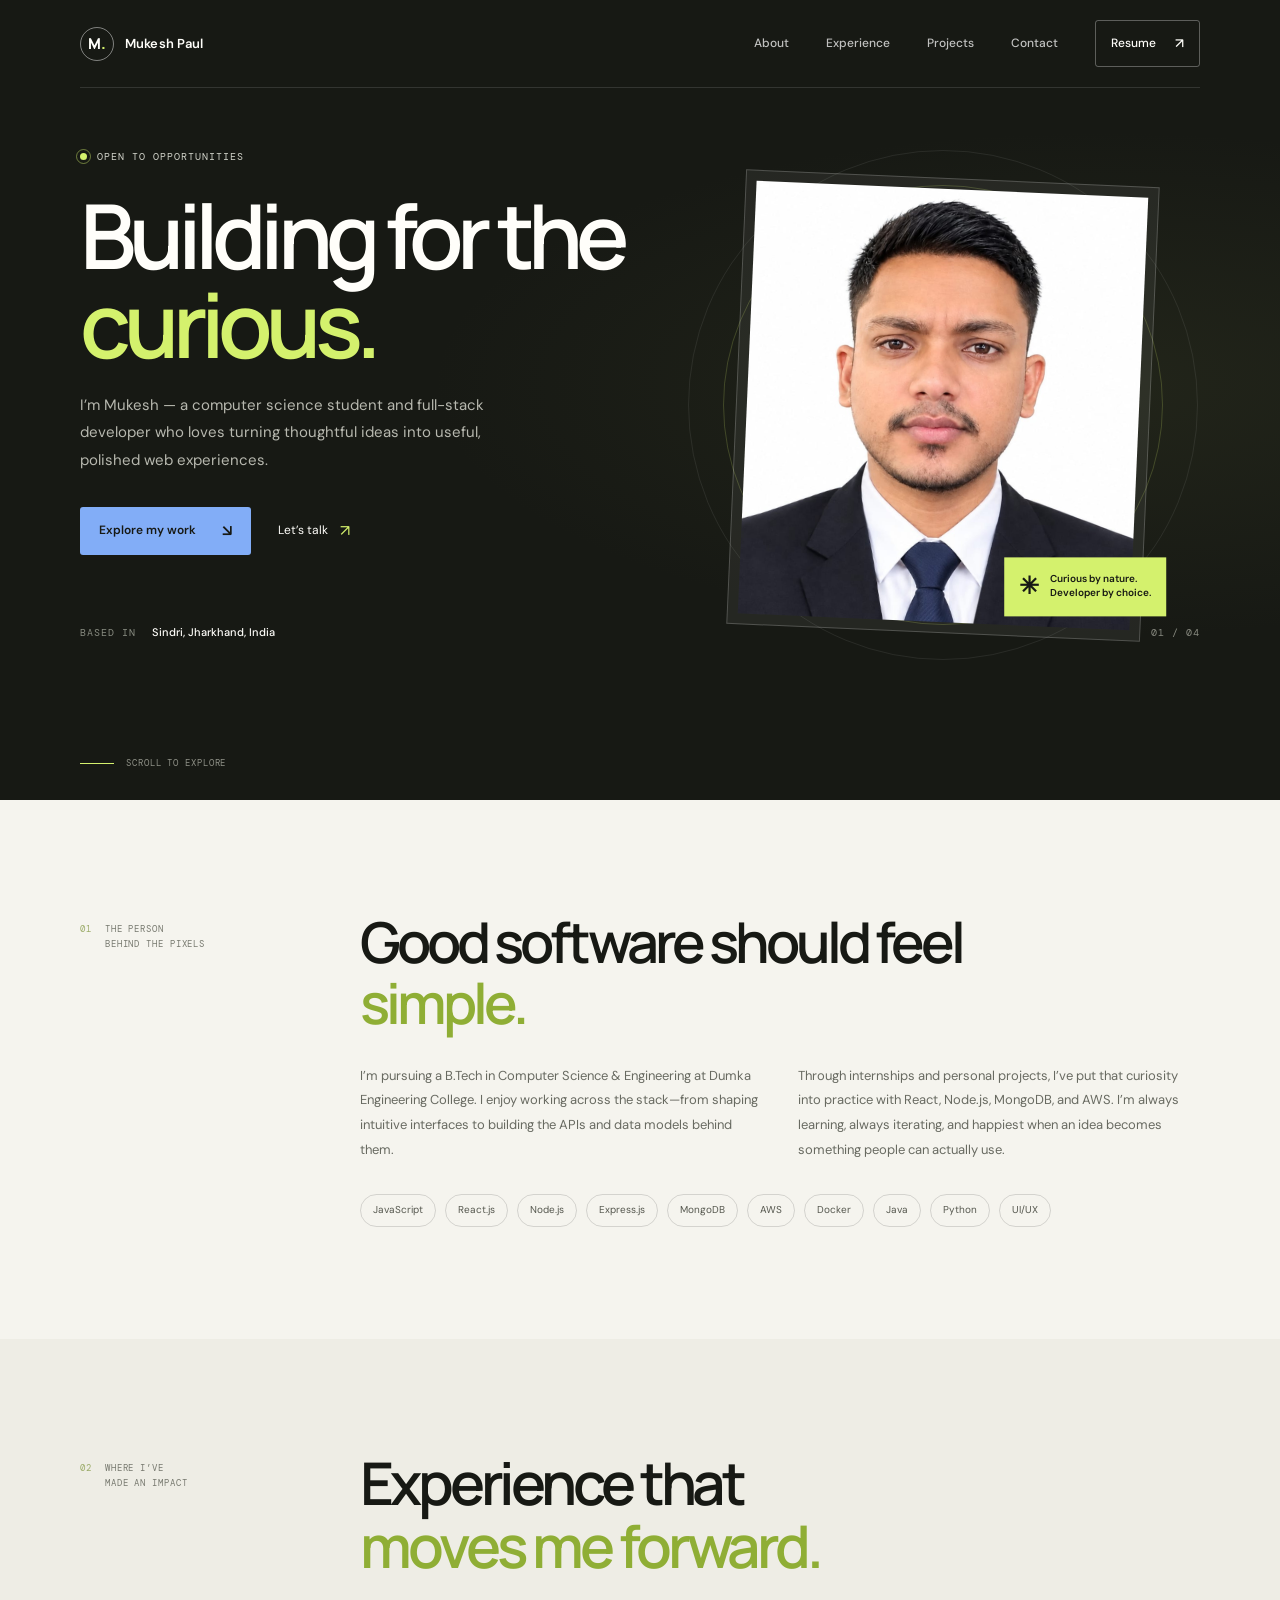
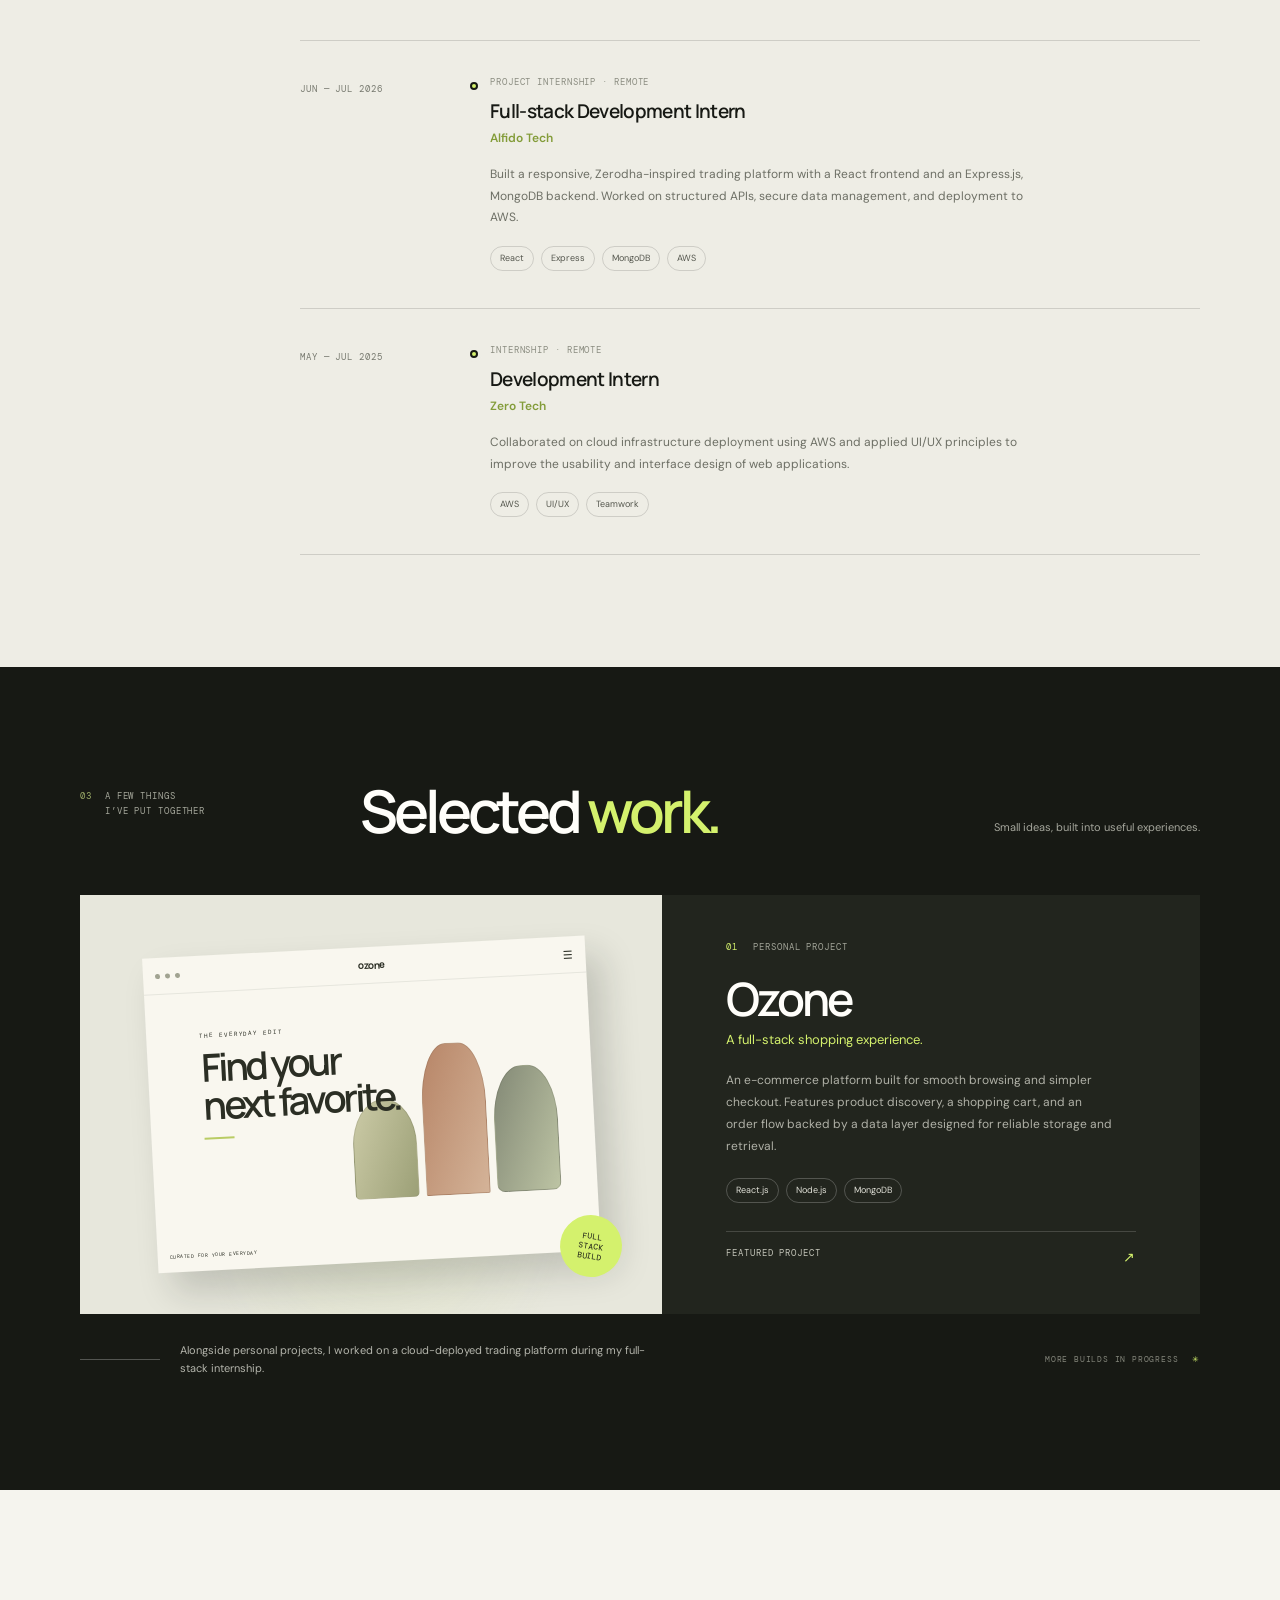
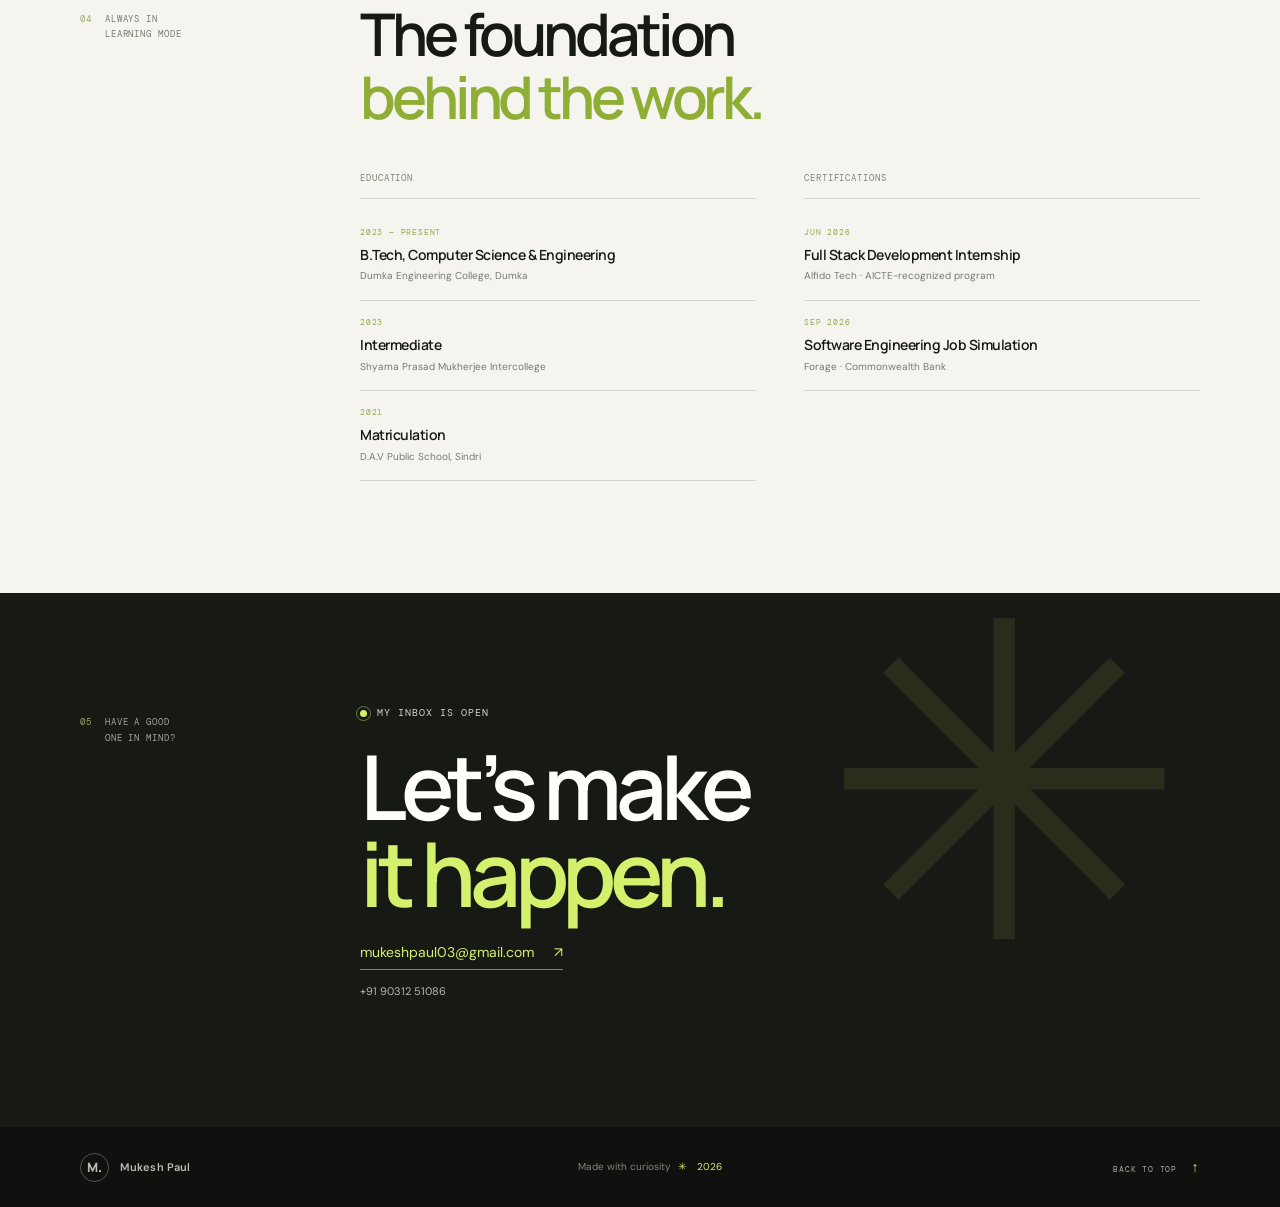
==== index.html @ ce27374f "Build responsive Mukesh Paul portfolio Co-authored-by: Copilot App <223556219+Copilot@users.noreply." ====
<!doctype html>
<html lang="en">
  <head>
    <meta charset="UTF-8">
    <meta name="viewport" content="width=device-width, initial-scale=1">
    <meta name="theme-color" content="#151713">
    <meta
      name="description"
      content="Mukesh Paul is a computer science student and full-stack developer building thoughtful web experiences with React, Node.js, and MongoDB."
    >
    <title>Mukesh Paul — Full-stack developer</title>
    <link rel="preconnect" href="https://fonts.googleapis.com">
    <link rel="preconnect" href="https://fonts.gstatic.com" crossorigin>
    <link
      href="https://fonts.googleapis.com/css2?family=DM+Mono:wght@400;500&family=DM+Sans:wght@400;500;600;700&family=Manrope:wght@400;500;600;700;800&display=swap"
      rel="stylesheet"
    >
    <link rel="stylesheet" href="styles.css">
    <script src="script.js" defer></script>
  </head>
  <body>
    <a class="skip-link" href="#main">Skip to content</a>

    <header class="site-header">
      <div class="container header-inner">
        <a class="wordmark" href="#home" aria-label="Mukesh Paul home">
          <span class="wordmark-mark">M<span>.</span></span>
          <span class="wordmark-name">Mukesh Paul</span>
        </a>

        <button
          class="menu-toggle"
          type="button"
          aria-expanded="false"
          aria-controls="site-nav"
          aria-label="Open navigation menu"
        >
          <span></span>
          <span></span>
        </button>

        <nav class="site-nav" id="site-nav" aria-label="Main navigation">
          <a href="#about">About</a>
          <a href="#experience">Experience</a>
          <a href="#projects">Projects</a>
          <a href="#contact">Contact</a>
          <a
            class="nav-cta"
            href="assets/Mukesh-Paul-Resume.pdf"
            target="_blank"
            rel="noopener"
            aria-label="View Mukesh Paul's resume in a new tab"
          >
            Resume <span aria-hidden="true">↗</span>
          </a>
        </nav>
      </div>
    </header>

    <main id="main">
      <section class="hero" id="home" aria-labelledby="hero-title">
        <div class="container hero-grid">
          <div class="hero-copy">
            <p class="eyebrow"><span class="status-dot"></span> OPEN TO OPPORTUNITIES</p>
            <h1 id="hero-title">Building for the <span>curious.</span></h1>
            <p class="hero-intro">
              I’m Mukesh — a computer science student and full-stack developer who
              loves turning thoughtful ideas into useful, polished web experiences.
            </p>
            <div class="hero-actions">
              <a class="button button-primary" href="#projects">
                Explore my work <span aria-hidden="true">↘</span>
              </a>
              <a class="text-link" href="mailto:mukeshpaul03@gmail.com">
                Let’s talk <span aria-hidden="true">↗</span>
              </a>
            </div>
            <div class="hero-meta">
              <span>BASED IN</span>
              <strong>Sindri, Jharkhand, India</strong>
            </div>
          </div>

          <div class="hero-visual">
            <div class="portrait-frame">
              <img
                class="portrait"
                src="assets/mukesh-paul.jpg"
                alt="Portrait of Mukesh Paul"
                width="1450"
                height="1084"
                fetchpriority="high"
              >
              <div class="portrait-caption">
                <span class="caption-mark" aria-hidden="true">✳</span>
                <span>Curious by nature.<br>Developer by choice.</span>
              </div>
            </div>
            <span class="hero-orbit hero-orbit-one" aria-hidden="true"></span>
            <span class="hero-orbit hero-orbit-two" aria-hidden="true"></span>
            <span class="hero-index" aria-hidden="true">01 / 04</span>
          </div>
        </div>
        <a class="scroll-cue" href="#about">
          <span class="scroll-line" aria-hidden="true"></span>
          SCROLL TO EXPLORE
        </a>
      </section>

      <section class="intro-section section-pad" id="about" aria-labelledby="about-title">
        <div class="container intro-grid">
          <div class="section-label">
            <span class="section-number">01</span>
            <span>THE PERSON<br>BEHIND THE PIXELS</span>
          </div>
          <div class="intro-content">
            <h2 id="about-title">
              Good software should feel <span>simple.</span>
            </h2>
            <div class="intro-bottom">
              <p>
                I’m pursuing a B.Tech in Computer Science &amp; Engineering at Dumka
                Engineering College. I enjoy working across the stack—from shaping
                intuitive interfaces to building the APIs and data models behind them.
              </p>
              <p>
                Through internships and personal projects, I’ve put that curiosity
                into practice with React, Node.js, MongoDB, and AWS. I’m always
                learning, always iterating, and happiest when an idea becomes
                something people can actually use.
              </p>
            </div>
            <div class="skill-list" aria-label="Technologies and skills">
              <span>JavaScript</span>
              <span>React.js</span>
              <span>Node.js</span>
              <span>Express.js</span>
              <span>MongoDB</span>
              <span>AWS</span>
              <span>Docker</span>
              <span>Java</span>
              <span>Python</span>
              <span>UI/UX</span>
            </div>
          </div>
        </div>
      </section>

      <section class="experience-section section-pad" id="experience" aria-labelledby="experience-title">
        <div class="container">
          <div class="section-heading">
            <div class="section-label">
              <span class="section-number">02</span>
              <span>WHERE I’VE<br>MADE AN IMPACT</span>
            </div>
            <h2 id="experience-title">Experience that<br><span>moves me forward.</span></h2>
          </div>

          <div class="timeline">
            <article class="timeline-item">
              <div class="timeline-date">JUN — JUL 2026</div>
              <div class="timeline-marker" aria-hidden="true"></div>
              <div class="timeline-content">
                <p class="timeline-type">PROJECT INTERNSHIP · REMOTE</p>
                <h3>Full-stack Development Intern</h3>
                <p class="timeline-company">Alfido Tech</p>
                <p>
                  Built a responsive, Zerodha-inspired trading platform with a
                  React frontend and an Express.js, MongoDB backend. Worked on
                  structured APIs, secure data management, and deployment to AWS.
                </p>
                <div class="mini-tags"><span>React</span><span>Express</span><span>MongoDB</span><span>AWS</span></div>
              </div>
            </article>

            <article class="timeline-item">
              <div class="timeline-date">MAY — JUL 2025</div>
              <div class="timeline-marker" aria-hidden="true"></div>
              <div class="timeline-content">
                <p class="timeline-type">INTERNSHIP · REMOTE</p>
                <h3>Development Intern</h3>
                <p class="timeline-company">Zero Tech</p>
                <p>
                  Collaborated on cloud infrastructure deployment using AWS and
                  applied UI/UX principles to improve the usability and interface
                  design of web applications.
                </p>
                <div class="mini-tags"><span>AWS</span><span>UI/UX</span><span>Teamwork</span></div>
              </div>
            </article>
          </div>
        </div>
      </section>

      <section class="projects-section section-pad" id="projects" aria-labelledby="projects-title">
        <div class="container">
          <div class="section-heading projects-heading">
            <div class="section-label">
              <span class="section-number">03</span>
              <span>A FEW THINGS<br>I’VE PUT TOGETHER</span>
            </div>
            <div>
              <h2 id="projects-title">Selected <span>work.</span></h2>
              <p class="heading-note">Small ideas, built into useful experiences.</p>
            </div>
          </div>

          <article class="project-card">
            <div class="project-art" aria-hidden="true">
              <div class="store-window">
                <div class="store-topbar"><span></span><span></span><span></span><b>ozone</b><i>☰</i></div>
                <div class="store-copy">
                  <span>THE EVERYDAY EDIT</span>
                  <strong>Find your<br>next favorite.</strong>
                  <i></i>
                </div>
                <div class="store-products">
                  <span class="product-shape product-one"></span>
                  <span class="product-shape product-two"></span>
                  <span class="product-shape product-three"></span>
                </div>
                <div class="store-footer">CURATED FOR YOUR EVERYDAY <span>→</span></div>
              </div>
              <span class="art-sticker">FULL<br>STACK<br>BUILD</span>
            </div>
            <div class="project-details">
              <div class="project-overline"><span>01</span> PERSONAL PROJECT</div>
              <h3>Ozone</h3>
              <p class="project-subtitle">A full-stack shopping experience.</p>
              <p class="project-description">
                An e-commerce platform built for smooth browsing and simpler
                checkout. Features product discovery, a shopping cart, and an
                order flow backed by a data layer designed for reliable storage
                and retrieval.
              </p>
              <div class="mini-tags"><span>React.js</span><span>Node.js</span><span>MongoDB</span></div>
              <span class="project-link" aria-label="Ozone project details">
                FEATURED PROJECT <span aria-hidden="true">↗</span>
              </span>
            </div>
          </article>

          <div class="other-projects">
            <span class="other-projects-line"></span>
            <p>
              Alongside personal projects, I worked on a cloud-deployed trading
              platform during my full-stack internship.
            </p>
            <span class="other-projects-note">MORE BUILDS IN PROGRESS <span aria-hidden="true">✳</span></span>
          </div>
        </div>
      </section>

      <section class="learning-section section-pad" aria-labelledby="learning-title">
        <div class="container learning-grid">
          <div class="section-label">
            <span class="section-number">04</span>
            <span>ALWAYS IN<br>LEARNING MODE</span>
          </div>
          <div class="learning-content">
            <h2 id="learning-title">The foundation<br><span>behind the work.</span></h2>
            <div class="learning-columns">
              <div>
                <p class="column-label">EDUCATION</p>
                <article class="learning-item">
                  <span class="learning-date">2023 — PRESENT</span>
                  <h3>B.Tech, Computer Science &amp; Engineering</h3>
                  <p>Dumka Engineering College, Dumka</p>
                </article>
                <article class="learning-item">
                  <span class="learning-date">2023</span>
                  <h3>Intermediate</h3>
                  <p>Shyama Prasad Mukherjee Intercollege</p>
                </article>
                <article class="learning-item">
                  <span class="learning-date">2021</span>
                  <h3>Matriculation</h3>
                  <p>D.A.V Public School, Sindri</p>
                </article>
              </div>
              <div>
                <p class="column-label">CERTIFICATIONS</p>
                <article class="learning-item">
                  <span class="learning-date">JUN 2026</span>
                  <h3>Full Stack Development Internship</h3>
                  <p>Alfido Tech · AICTE-recognized program</p>
                </article>
                <article class="learning-item">
                  <span class="learning-date">SEP 2026</span>
                  <h3>Software Engineering Job Simulation</h3>
                  <p>Forage · Commonwealth Bank</p>
                </article>
              </div>
            </div>
          </div>
        </div>
      </section>

      <section class="contact-section section-pad" id="contact" aria-labelledby="contact-title">
        <div class="container contact-inner">
          <div class="section-label">
            <span class="section-number">05</span>
            <span>HAVE A GOOD<br>ONE IN MIND?</span>
          </div>
          <div class="contact-content">
            <p class="eyebrow"><span class="status-dot"></span> MY INBOX IS OPEN</p>
            <h2 id="contact-title">Let’s make<br><span>it happen.</span></h2>
            <a class="contact-email" href="mailto:mukeshpaul03@gmail.com">
              mukeshpaul03@gmail.com <span aria-hidden="true">↗</span>
            </a>
            <a class="contact-phone" href="tel:+919031251086">+91 90312 51086</a>
          </div>
          <div class="contact-spark" aria-hidden="true">✳</div>
        </div>
      </section>
    </main>

    <footer class="site-footer">
      <div class="container footer-inner">
        <a class="wordmark footer-wordmark" href="#home">
          <span class="wordmark-mark">M<span>.</span></span>
          <span class="wordmark-name">Mukesh Paul</span>
        </a>
        <p>Made with curiosity <span aria-hidden="true">✳</span> <span id="current-year"></span></p>
        <a class="back-to-top" href="#home">BACK TO TOP <span aria-hidden="true">↑</span></a>
      </div>
    </footer>
  </body>
</html>
---- styles.css ----
:root {
  color-scheme: light;
  --ink: #171914;
  --ink-soft: #24271f;
  --paper: #f5f4ee;
  --paper-deep: #eeede5;
  --white: #fffefa;
  --lime: #d4f16d;
  --lime-dark: #a9ca43;
  --blue: #82adf7;
  --blue-bright: #a0c2ff;
  --muted: #77796f;
  --line: rgba(23, 25, 20, 0.15);
  --mono: "DM Mono", "Courier New", monospace;
  --sans: "DM Sans", Arial, sans-serif;
  --display: "Manrope", "DM Sans", Arial, sans-serif;
}

* {
  box-sizing: border-box;
}

html {
  scroll-behavior: smooth;
  scroll-padding-top: 5.5rem;
}

body {
  margin: 0;
  background: var(--paper);
  color: var(--ink);
  font-family: var(--sans);
  font-size: 16px;
  line-height: 1.65;
  -webkit-font-smoothing: antialiased;
}

body,
button,
a {
  font-family: var(--sans);
}

a {
  color: inherit;
  text-decoration: none;
}

button,
a {
  -webkit-tap-highlight-color: transparent;
}

a:focus-visible,
button:focus-visible {
  outline: 2px solid var(--lime-dark);
  outline-offset: 5px;
}

::selection {
  background: var(--lime);
  color: var(--ink);
}

.container {
  width: min(1120px, calc(100% - 64px));
  margin-inline: auto;
}

.skip-link {
  position: absolute;
  z-index: 10;
  top: 12px;
  left: 12px;
  padding: 10px 14px;
  transform: translateY(-160%);
  background: var(--lime);
  color: var(--ink);
}

.skip-link:focus {
  transform: translateY(0);
}

.site-header {
  position: absolute;
  z-index: 5;
  top: 0;
  right: 0;
  left: 0;
  color: var(--white);
}

.header-inner,
.site-nav,
.wordmark {
  display: flex;
  align-items: center;
}

.header-inner {
  min-height: 88px;
  justify-content: space-between;
  border-bottom: 1px solid rgba(255, 255, 255, 0.12);
}

.wordmark {
  gap: 11px;
}

.wordmark-mark {
  display: flex;
  width: 34px;
  height: 34px;
  align-items: center;
  justify-content: center;
  border: 1px solid rgba(255, 255, 255, 0.45);
  border-radius: 50%;
  font-family: var(--display);
  font-size: 15px;
  font-weight: 800;
  line-height: 1;
}

.wordmark-mark span {
  color: var(--lime);
}

.wordmark-name {
  font-size: 13px;
  font-weight: 600;
  letter-spacing: 0.01em;
}

.site-nav {
  gap: 37px;
  font-size: 12px;
  font-weight: 500;
}

.site-nav > a:not(.nav-cta) {
  color: rgba(255, 255, 255, 0.73);
  transition: color 160ms ease;
}

.site-nav > a:not(.nav-cta):hover {
  color: var(--lime);
}

.nav-cta {
  display: inline-flex;
  align-items: center;
  gap: 19px;
  padding: 11px 15px;
  border: 1px solid rgba(255, 255, 255, 0.3);
  border-radius: 3px;
  transition: color 160ms ease, background-color 160ms ease, border-color 160ms ease;
}

.nav-cta:hover {
  border-color: var(--blue);
  background: var(--blue);
  color: var(--ink);
}

.nav-cta span {
  font-size: 14px;
}

.menu-toggle {
  display: none;
}

.hero {
  position: relative;
  display: flex;
  min-height: min(800px, 100svh);
  align-items: center;
  overflow: hidden;
  background:
    radial-gradient(ellipse at 86% 48%, rgba(77, 83, 49, 0.2), transparent 43%),
    var(--ink);
  color: var(--white);
}

.hero-grid {
  display: grid;
  grid-template-columns: 1.04fr 0.96fr;
  align-items: center;
  gap: 48px;
  padding-top: 98px;
  padding-bottom: 88px;
}

.hero-copy {
  position: relative;
  z-index: 1;
  padding-bottom: 20px;
}

.eyebrow,
.section-label,
.hero-meta > span,
.hero-index,
.scroll-cue,
.timeline-date,
.timeline-type,
.project-overline,
.column-label,
.learning-date,
.other-projects-note,
.back-to-top {
  font-family: var(--mono);
  font-size: 10px;
  letter-spacing: 0.1em;
}

.eyebrow {
  display: flex;
  align-items: center;
  gap: 10px;
  margin: 0;
  color: #d1d2c9;
}

.status-dot {
  position: relative;
  width: 7px;
  height: 7px;
  flex: 0 0 auto;
  border-radius: 50%;
  background: var(--lime);
}

.status-dot::after {
  position: absolute;
  inset: -4px;
  border: 1px solid rgba(212, 241, 109, 0.45);
  border-radius: 50%;
  content: "";
}

h1,
h2,
h3,
p {
  margin-top: 0;
}

.hero h1 {
  max-width: 650px;
  margin: 26px 0 23px;
  font-family: var(--display);
  font-size: clamp(3.75rem, 7vw, 6.25rem);
  font-weight: 600;
  letter-spacing: -0.075em;
  line-height: 0.99;
}

.hero h1 span,
.intro-content h2 span,
.section-heading h2 span,
.learning-content h2 span,
.contact-content h2 span {
  color: var(--lime);
}

.hero-intro {
  max-width: 445px;
  margin-bottom: 32px;
  color: #b7b8af;
  font-size: 15px;
  line-height: 1.85;
}

.hero-actions {
  display: flex;
  align-items: center;
  gap: 27px;
}

.button {
  display: inline-flex;
  min-height: 48px;
  align-items: center;
  justify-content: center;
  gap: 26px;
  padding: 0 19px;
  border-radius: 3px;
  font-size: 12px;
  font-weight: 600;
  transition: transform 160ms ease, background-color 160ms ease;
}

.button:hover {
  transform: translateY(-2px);
}

.button-primary {
  background: var(--blue);
  color: var(--ink);
}

.button-primary:hover {
  background: var(--blue-bright);
}

.button span,
.text-link span {
  font-size: 16px;
}

.text-link {
  display: inline-flex;
  align-items: center;
  gap: 12px;
  color: var(--white);
  font-size: 12px;
}

.text-link span {
  color: var(--lime);
  transition: transform 160ms ease;
}

.text-link:hover span {
  transform: translate(2px, -2px);
}

.hero-meta {
  display: flex;
  align-items: baseline;
  gap: 16px;
  margin-top: 68px;
}

.hero-meta > span {
  color: #888b80;
}

.hero-meta strong {
  font-size: 11px;
  font-weight: 500;
}

.hero-visual {
  position: relative;
  display: flex;
  min-height: 480px;
  align-items: center;
  justify-content: center;
}

.portrait-frame {
  position: relative;
  z-index: 1;
  width: min(100%, 414px);
  height: 455px;
  padding: 10px;
  transform: rotate(2.5deg);
  border: 1px solid rgba(255, 255, 255, 0.2);
  background: rgba(255, 255, 255, 0.06);
}

.portrait {
  display: block;
  width: 100%;
  height: 100%;
  object-fit: cover;
  object-position: center 28%;
}

.portrait-caption {
  position: absolute;
  right: -25px;
  bottom: 22px;
  display: flex;
  align-items: center;
  gap: 11px;
  padding: 12px 15px;
  transform: rotate(-2.5deg);
  background: var(--lime);
  color: var(--ink);
  font-size: 10px;
  font-weight: 600;
  line-height: 1.45;
}

.caption-mark {
  font-size: 24px;
}

.hero-orbit {
  position: absolute;
  border: 1px solid rgba(212, 241, 109, 0.2);
  border-radius: 50%;
}

.hero-orbit-one {
  width: 440px;
  height: 440px;
}

.hero-orbit-two {
  width: 510px;
  height: 510px;
  border-color: rgba(255, 255, 255, 0.08);
}

.hero-index {
  position: absolute;
  right: 0;
  bottom: 4px;
  color: #87897f;
}

.scroll-cue {
  position: absolute;
  bottom: 29px;
  left: max(32px, calc((100vw - 1120px) / 2));
  display: flex;
  align-items: center;
  gap: 12px;
  color: #8f9187;
  font-size: 9px;
}

.scroll-line {
  display: inline-block;
  width: 34px;
  height: 1px;
  background: var(--lime);
}

.section-pad {
  padding-block: 112px;
}

.intro-section {
  background: var(--paper);
}

.intro-grid,
.learning-grid,
.contact-inner {
  display: grid;
  grid-template-columns: 220px minmax(0, 1fr);
  gap: 60px;
}

.section-label {
  display: flex;
  align-items: flex-start;
  gap: 13px;
  padding-top: 10px;
  color: #77796f;
  font-size: 9px;
  line-height: 1.7;
}

.section-number {
  color: #9bab68;
}

.intro-content h2,
.section-heading h2,
.learning-content h2,
.contact-content h2 {
  margin: 0;
  font-family: var(--display);
  font-size: clamp(2.55rem, 4.4vw, 4.2rem);
  font-weight: 600;
  letter-spacing: -0.07em;
  line-height: 1.08;
}

.intro-content h2 {
  max-width: 640px;
}

.intro-content h2 span,
.section-heading h2 span,
.learning-content h2 span {
  color: #8fae35;
}

.intro-bottom {
  display: grid;
  grid-template-columns: 1fr 1fr;
  gap: 35px;
  margin-top: 30px;
}

.intro-bottom p {
  margin-bottom: 0;
  color: #686a61;
  font-size: 13px;
  line-height: 1.9;
}

.skill-list,
.mini-tags {
  display: flex;
  flex-wrap: wrap;
  gap: 9px;
}

.skill-list {
  margin-top: 32px;
}

.skill-list span,
.mini-tags span {
  border: 1px solid var(--line);
  border-radius: 99px;
  color: #55574e;
  font-size: 10px;
}

.skill-list span {
  padding: 7px 12px;
}

.experience-section {
  background: var(--paper-deep);
}

.section-heading {
  display: grid;
  grid-template-columns: 220px minmax(0, 1fr);
  align-items: start;
  gap: 60px;
  margin-bottom: 62px;
}

.section-heading h2,
.learning-content h2 {
  font-size: clamp(2.65rem, 4.6vw, 4.25rem);
}

.section-heading h2 span {
  color: #8fae35;
}

.timeline {
  margin-left: 220px;
  border-top: 1px solid var(--line);
}

.timeline-item {
  position: relative;
  display: grid;
  grid-template-columns: 150px 1fr;
  gap: 40px;
  padding: 34px 0 37px;
  border-bottom: 1px solid var(--line);
}

.timeline-date {
  padding-top: 7px;
  color: #77796f;
  font-size: 9px;
}

.timeline-marker {
  position: absolute;
  top: 41px;
  left: 170px;
  width: 8px;
  height: 8px;
  border: 2px solid var(--ink);
  border-radius: 50%;
  background: var(--lime);
  box-shadow: 0 0 0 4px var(--paper-deep);
}

.timeline-content {
  max-width: 550px;
}

.timeline-type {
  margin-bottom: 8px;
  color: #8b8d81;
  font-size: 9px;
}

.timeline-content h3,
.learning-item h3 {
  margin: 0;
  font-family: var(--display);
  font-size: 19px;
  font-weight: 600;
  letter-spacing: -0.035em;
  line-height: 1.4;
}

.timeline-company {
  margin: 5px 0 15px;
  color: #839c39;
  font-size: 12px;
  font-weight: 600;
}

.timeline-content > p:not(.timeline-type):not(.timeline-company) {
  margin-bottom: 17px;
  color: #6d6f65;
  font-size: 12px;
  line-height: 1.8;
}

.mini-tags {
  gap: 7px;
}

.mini-tags span {
  padding: 4px 9px;
  font-size: 9px;
}

.projects-section {
  background: var(--ink);
  color: var(--white);
}

.projects-heading {
  align-items: start;
  margin-bottom: 52px;
}

.projects-heading .section-label {
  color: #a4a69a;
}

.projects-heading > div:last-child {
  display: flex;
  align-items: end;
  justify-content: space-between;
  gap: 20px;
}

.projects-section .section-heading h2 span {
  color: var(--lime);
}

.heading-note {
  margin: 0 0 7px;
  color: #a5a69c;
  font-size: 11px;
}

.project-card {
  display: grid;
  min-height: 390px;
  grid-template-columns: 1.04fr 0.96fr;
  background: #22251e;
}

.project-art {
  position: relative;
  display: grid;
  min-height: 390px;
  overflow: hidden;
  place-items: center;
  background:
    radial-gradient(ellipse at 52% 75%, rgba(202, 218, 137, 0.16), transparent 44%),
    #e7e7dc;
}

.store-window {
  position: relative;
  width: 76%;
  height: 75%;
  overflow: hidden;
  transform: rotate(-3deg);
  box-shadow: 15px 20px 35px rgba(24, 25, 20, 0.18);
  background: #f9f7ef;
  color: #2b2e24;
}

.store-topbar {
  display: flex;
  height: 37px;
  align-items: center;
  gap: 5px;
  padding: 0 12px;
  border-bottom: 1px solid rgba(23, 25, 20, 0.08);
}

.store-topbar > span {
  width: 5px;
  height: 5px;
  border-radius: 50%;
  background: #a1a391;
}

.store-topbar b {
  margin: 0 auto;
  font-family: var(--display);
  font-size: 10px;
  letter-spacing: -0.05em;
}

.store-topbar i {
  font-size: 11px;
  font-style: normal;
}

.store-copy {
  position: absolute;
  z-index: 1;
  top: 24%;
  left: 12%;
  display: flex;
  flex-direction: column;
}

.store-copy > span {
  margin-bottom: 8px;
  font-family: var(--mono);
  font-size: 6px;
  letter-spacing: 0.15em;
}

.store-copy strong {
  font-family: var(--display);
  font-size: clamp(1.1rem, 3vw, 2.5rem);
  font-weight: 600;
  letter-spacing: -0.08em;
  line-height: 0.98;
}

.store-copy i {
  width: 30px;
  height: 2px;
  margin-top: 13px;
  background: #b9cc64;
}

.store-products {
  position: absolute;
  right: 8%;
  bottom: 20%;
  display: flex;
  align-items: end;
  gap: 7px;
  height: 58%;
}

.product-shape {
  display: block;
  width: clamp(32px, 5vw, 65px);
  border: 1px solid rgba(30, 31, 24, 0.1);
  background-color: #bbc08c;
}

.product-one {
  height: 54%;
  border-radius: 48% 48% 5px 5px;
  background: linear-gradient(110deg, #cccba7, #9ca077);
}

.product-two {
  height: 83%;
  border-radius: 40% 40% 2px 2px;
  background: linear-gradient(110deg, #b78567, #d4b398);
}

.product-three {
  height: 69%;
  border-radius: 45% 45% 8px 8px;
  background: linear-gradient(110deg, #828875, #bdc4a4);
}

.store-footer {
  position: absolute;
  right: 12px;
  bottom: 10px;
  left: 12px;
  display: flex;
  justify-content: space-between;
  font-family: var(--mono);
  font-size: 5px;
  letter-spacing: 0.1em;
}

.art-sticker {
  position: absolute;
  right: 7%;
  bottom: 9%;
  display: grid;
  width: 62px;
  height: 62px;
  place-items: center;
  transform: rotate(9deg);
  border-radius: 50%;
  background: var(--lime);
  color: var(--ink);
  font-family: var(--mono);
  font-size: 8px;
  line-height: 1.25;
  text-align: center;
}

.project-details {
  display: flex;
  align-items: flex-start;
  flex-direction: column;
  justify-content: center;
  padding: 45px clamp(30px, 5vw, 65px);
}

.project-overline {
  display: flex;
  gap: 15px;
  margin-bottom: 19px;
  color: #a2a498;
  font-size: 9px;
}

.project-overline span {
  color: var(--lime);
}

.project-details h3 {
  margin: 0;
  font-family: var(--display);
  font-size: 46px;
  font-weight: 600;
  letter-spacing: -0.07em;
  line-height: 1.1;
}

.project-subtitle {
  margin: 5px 0 18px;
  color: var(--lime);
  font-size: 13px;
}

.project-description {
  max-width: 390px;
  margin-bottom: 21px;
  color: #b0b1a7;
  font-size: 12px;
  line-height: 1.85;
}

.project-details .mini-tags span {
  border-color: rgba(255, 255, 255, 0.22);
  color: #e0e0d7;
}

.project-link {
  display: flex;
  width: 100%;
  justify-content: space-between;
  margin-top: 28px;
  padding-top: 14px;
  border-top: 1px solid rgba(255, 255, 255, 0.16);
  color: #c4c5b9;
  font-family: var(--mono);
  font-size: 9px;
  letter-spacing: 0.1em;
}

.project-link span {
  color: var(--lime);
  font-size: 14px;
}

.other-projects {
  display: grid;
  grid-template-columns: 80px 1fr auto;
  align-items: center;
  gap: 20px;
  padding-top: 27px;
}

.other-projects-line {
  display: block;
  height: 1px;
  background: rgba(255, 255, 255, 0.26);
}

.other-projects p {
  max-width: 470px;
  margin: 0;
  color: #b4b5ac;
  font-size: 11px;
}

.other-projects-note {
  color: #85877c;
  font-size: 8px;
}

.other-projects-note span {
  margin-left: 8px;
  color: var(--lime);
}

.learning-section {
  background: var(--paper);
}

.learning-content h2 {
  margin-bottom: 42px;
}

.learning-columns {
  display: grid;
  grid-template-columns: 1fr 1fr;
  gap: 48px;
}

.column-label {
  margin-bottom: 12px;
  padding-bottom: 12px;
  border-bottom: 1px solid var(--line);
  color: #818378;
  font-size: 9px;
}

.learning-item {
  padding: 15px 0;
  border-bottom: 1px solid var(--line);
}

.learning-date {
  display: block;
  margin-bottom: 6px;
  color: #91a94c;
  font-size: 8px;
}

.learning-item h3 {
  font-size: 14px;
}

.learning-item p {
  margin: 4px 0 0;
  color: #77796f;
  font-size: 10px;
}

.contact-section {
  position: relative;
  overflow: hidden;
  background: var(--ink);
  color: var(--white);
}

.contact-inner {
  position: relative;
  z-index: 1;
  min-height: 310px;
}

.contact-inner .section-label {
  color: #a4a69a;
}

.contact-content {
  position: relative;
  z-index: 1;
}

.contact-content h2 {
  margin: 21px 0 22px;
  font-size: clamp(3.5rem, 7vw, 6rem);
  line-height: 0.97;
}

.contact-email {
  display: inline-flex;
  align-items: center;
  gap: 20px;
  padding-bottom: 5px;
  border-bottom: 1px solid rgba(255, 255, 255, 0.45);
  color: var(--lime);
  font-size: 14px;
}

.contact-email span {
  transition: transform 160ms ease;
}

.contact-email:hover span {
  transform: translate(3px, -3px);
}

.contact-phone {
  display: block;
  width: fit-content;
  margin-top: 12px;
  color: #b7b8af;
  font-size: 11px;
}

.contact-spark {
  position: absolute;
  top: -136px;
  right: 1%;
  color: rgba(212, 241, 109, 0.09);
  font-size: 440px;
  line-height: 1;
}

.site-footer {
  background: #10110e;
  color: #bbbcb2;
}

.footer-inner {
  display: flex;
  min-height: 80px;
  align-items: center;
  justify-content: space-between;
  gap: 20px;
}

.footer-wordmark .wordmark-mark {
  width: 29px;
  height: 29px;
  border-color: rgba(255, 255, 255, 0.28);
  font-size: 13px;
}

.footer-wordmark .wordmark-name {
  font-size: 11px;
}

.footer-inner > p {
  margin: 0;
  color: #818378;
  font-size: 10px;
}

.footer-inner > p span {
  padding-inline: 4px;
  color: var(--lime);
}

.back-to-top {
  color: #a7a89e;
  font-size: 8px;
}

.back-to-top span {
  margin-left: 8px;
  color: var(--lime);
  font-size: 14px;
}

@media (min-width: 1440px) {
  .hero {
    min-height: 800px;
  }
}

@media (max-width: 900px) {
  .container {
    width: min(100% - 48px, 720px);
  }

  .hero {
    min-height: auto;
  }

  .hero-grid {
    grid-template-columns: 1fr 0.78fr;
    gap: 25px;
    padding-top: 145px;
    padding-bottom: 110px;
  }

  .hero h1 {
    font-size: clamp(3.55rem, 8vw, 5.1rem);
  }

  .hero-visual {
    min-height: 395px;
  }

  .portrait-frame {
    height: 355px;
  }

  .hero-orbit-one {
    width: 360px;
    height: 360px;
  }

  .hero-orbit-two {
    width: 410px;
    height: 410px;
  }

  .intro-grid,
  .learning-grid,
  .contact-inner,
  .section-heading {
    grid-template-columns: 155px minmax(0, 1fr);
    gap: 35px;
  }

  .timeline {
    margin-left: 155px;
  }

  .timeline-item {
    grid-template-columns: 130px 1fr;
    gap: 35px;
  }

  .timeline-marker {
    left: 150px;
  }

  .project-card {
    grid-template-columns: 1fr 1fr;
  }

  .other-projects {
    grid-template-columns: 50px 1fr;
  }

  .other-projects-note {
    grid-column: 2;
  }
}

@media (max-width: 640px) {
  html {
    scroll-padding-top: 4.5rem;
  }

  .container {
    width: calc(100% - 40px);
  }

  .header-inner {
    min-height: 70px;
  }

  .wordmark-mark {
    width: 31px;
    height: 31px;
  }

  .menu-toggle {
    display: flex;
    width: 42px;
    height: 42px;
    align-items: center;
    justify-content: center;
    flex-direction: column;
    gap: 6px;
    border: 1px solid rgba(255, 255, 255, 0.25);
    border-radius: 50%;
    background: transparent;
    cursor: pointer;
  }

  .menu-toggle span {
    width: 15px;
    height: 1px;
    background: var(--white);
    transition: transform 160ms ease;
  }

  .menu-toggle[aria-expanded="true"] span:first-child {
    transform: translateY(3.5px) rotate(45deg);
  }

  .menu-toggle[aria-expanded="true"] span:last-child {
    transform: translateY(-3.5px) rotate(-45deg);
  }

  .site-nav {
    position: absolute;
    top: 69px;
    right: 0;
    left: 0;
    display: none;
    align-items: stretch;
    flex-direction: column;
    gap: 0;
    padding: 9px 20px 19px;
    border-bottom: 1px solid rgba(255, 255, 255, 0.15);
    background: var(--ink);
  }

  .site-nav.is-open {
    display: flex;
  }

  .site-nav > a:not(.nav-cta) {
    padding: 13px 0;
    border-bottom: 1px solid rgba(255, 255, 255, 0.1);
  }

  .nav-cta {
    width: fit-content;
    margin-top: 14px;
  }

  .hero-grid {
    grid-template-columns: 1fr;
    gap: 20px;
    padding-top: 125px;
    padding-bottom: 90px;
  }

  .hero-copy {
    padding-bottom: 0;
  }

  .hero h1 {
    max-width: 440px;
    margin: 22px 0 17px;
    font-size: clamp(3.45rem, 15vw, 5.3rem);
  }

  .hero-intro {
    max-width: 400px;
    margin-bottom: 25px;
    font-size: 13px;
  }

  .hero-meta {
    margin-top: 31px;
  }

  .hero-visual {
    min-height: 330px;
    margin-top: 2px;
  }

  .portrait-frame {
    width: min(77%, 320px);
    height: 306px;
  }

  .portrait-caption {
    right: -19px;
    bottom: 14px;
  }

  .hero-orbit-one {
    width: 300px;
    height: 300px;
  }

  .hero-orbit-two {
    width: 350px;
    height: 350px;
  }

  .hero-index {
    right: 3px;
    bottom: 0;
  }

  .scroll-cue {
    bottom: 23px;
    left: 20px;
  }

  .section-pad {
    padding-block: 77px;
  }

  .intro-grid,
  .learning-grid,
  .contact-inner,
  .section-heading {
    grid-template-columns: 1fr;
    gap: 22px;
  }

  .section-label {
    padding-top: 0;
  }

  .intro-content h2,
  .section-heading h2,
  .learning-content h2 {
    font-size: clamp(2.7rem, 11vw, 3.9rem);
  }

  .intro-bottom {
    grid-template-columns: 1fr;
    gap: 14px;
    margin-top: 19px;
  }

  .intro-bottom p {
    font-size: 12px;
  }

  .skill-list {
    margin-top: 23px;
  }

  .section-heading {
    margin-bottom: 37px;
  }

  .timeline {
    margin-left: 0;
  }

  .timeline-item {
    grid-template-columns: 1fr;
    gap: 8px;
    padding-block: 24px;
  }

  .timeline-date {
    padding-top: 0;
  }

  .timeline-marker {
    top: 28px;
    right: 2px;
    left: auto;
  }

  .timeline-content h3 {
    font-size: 17px;
  }

  .projects-heading > div:last-child {
    align-items: flex-start;
    flex-direction: column;
    gap: 8px;
  }

  .project-card {
    grid-template-columns: 1fr;
  }

  .project-art {
    min-height: 300px;
  }

  .store-window {
    width: 78%;
    height: 76%;
  }

  .project-details {
    padding: 32px 24px;
  }

  .project-details h3 {
    font-size: 39px;
  }

  .other-projects {
    grid-template-columns: 26px 1fr;
    gap: 15px;
    padding-top: 22px;
  }

  .other-projects p {
    font-size: 10px;
  }

  .learning-content h2 {
    margin-bottom: 27px;
  }

  .learning-columns {
    grid-template-columns: 1fr;
    gap: 31px;
  }

  .contact-inner {
    min-height: 350px;
  }

  .contact-content h2 {
    font-size: clamp(4rem, 17vw, 5.4rem);
  }

  .contact-email {
    gap: 10px;
    font-size: 12px;
  }

  .contact-spark {
    top: 13px;
    right: -108px;
    font-size: 280px;
  }

  .footer-inner {
    min-height: 75px;
    flex-wrap: wrap;
    justify-content: space-between;
    gap: 13px;
    padding-block: 14px;
  }

  .footer-inner > p {
    order: 3;
    width: 100%;
    text-align: center;
  }
}

@media (prefers-reduced-motion: reduce) {
  *,
  *::before,
  *::after {
    scroll-behavior: auto !important;
    transition-duration: 0.01ms !important;
  }
}
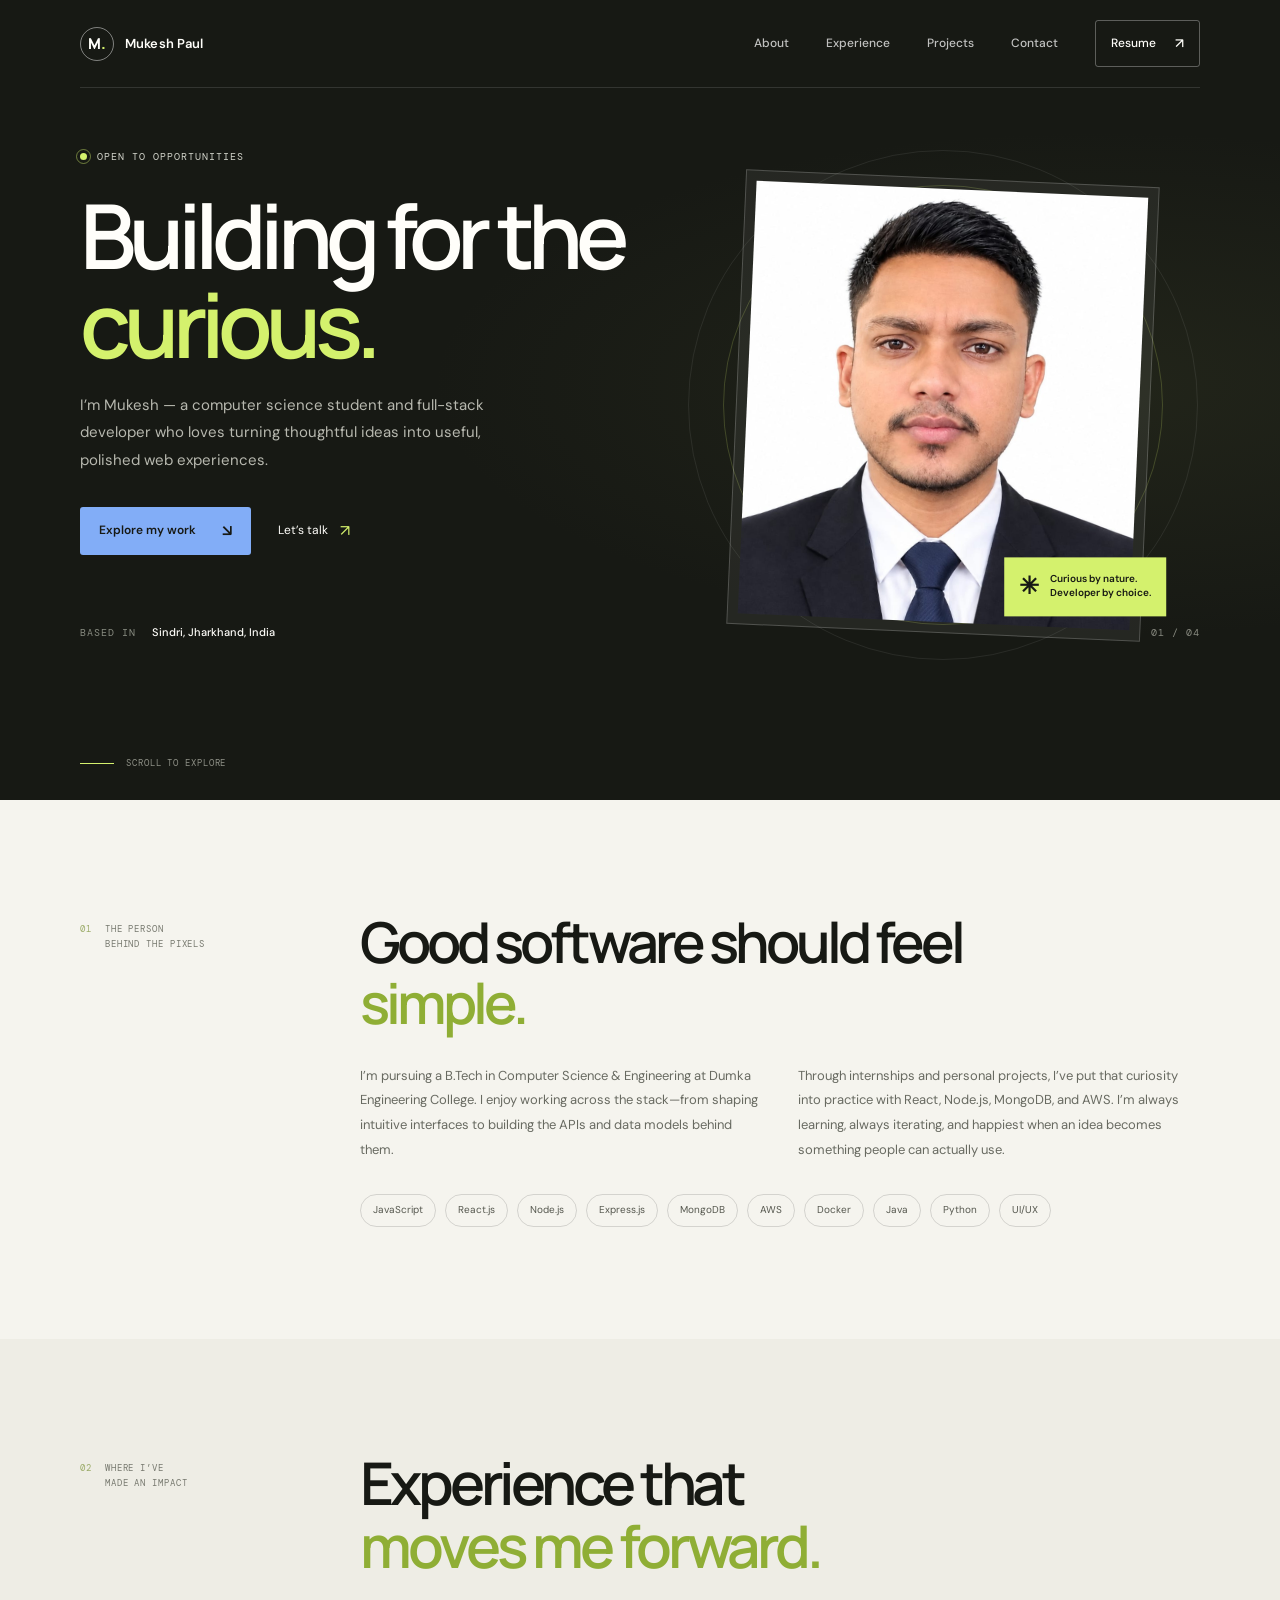
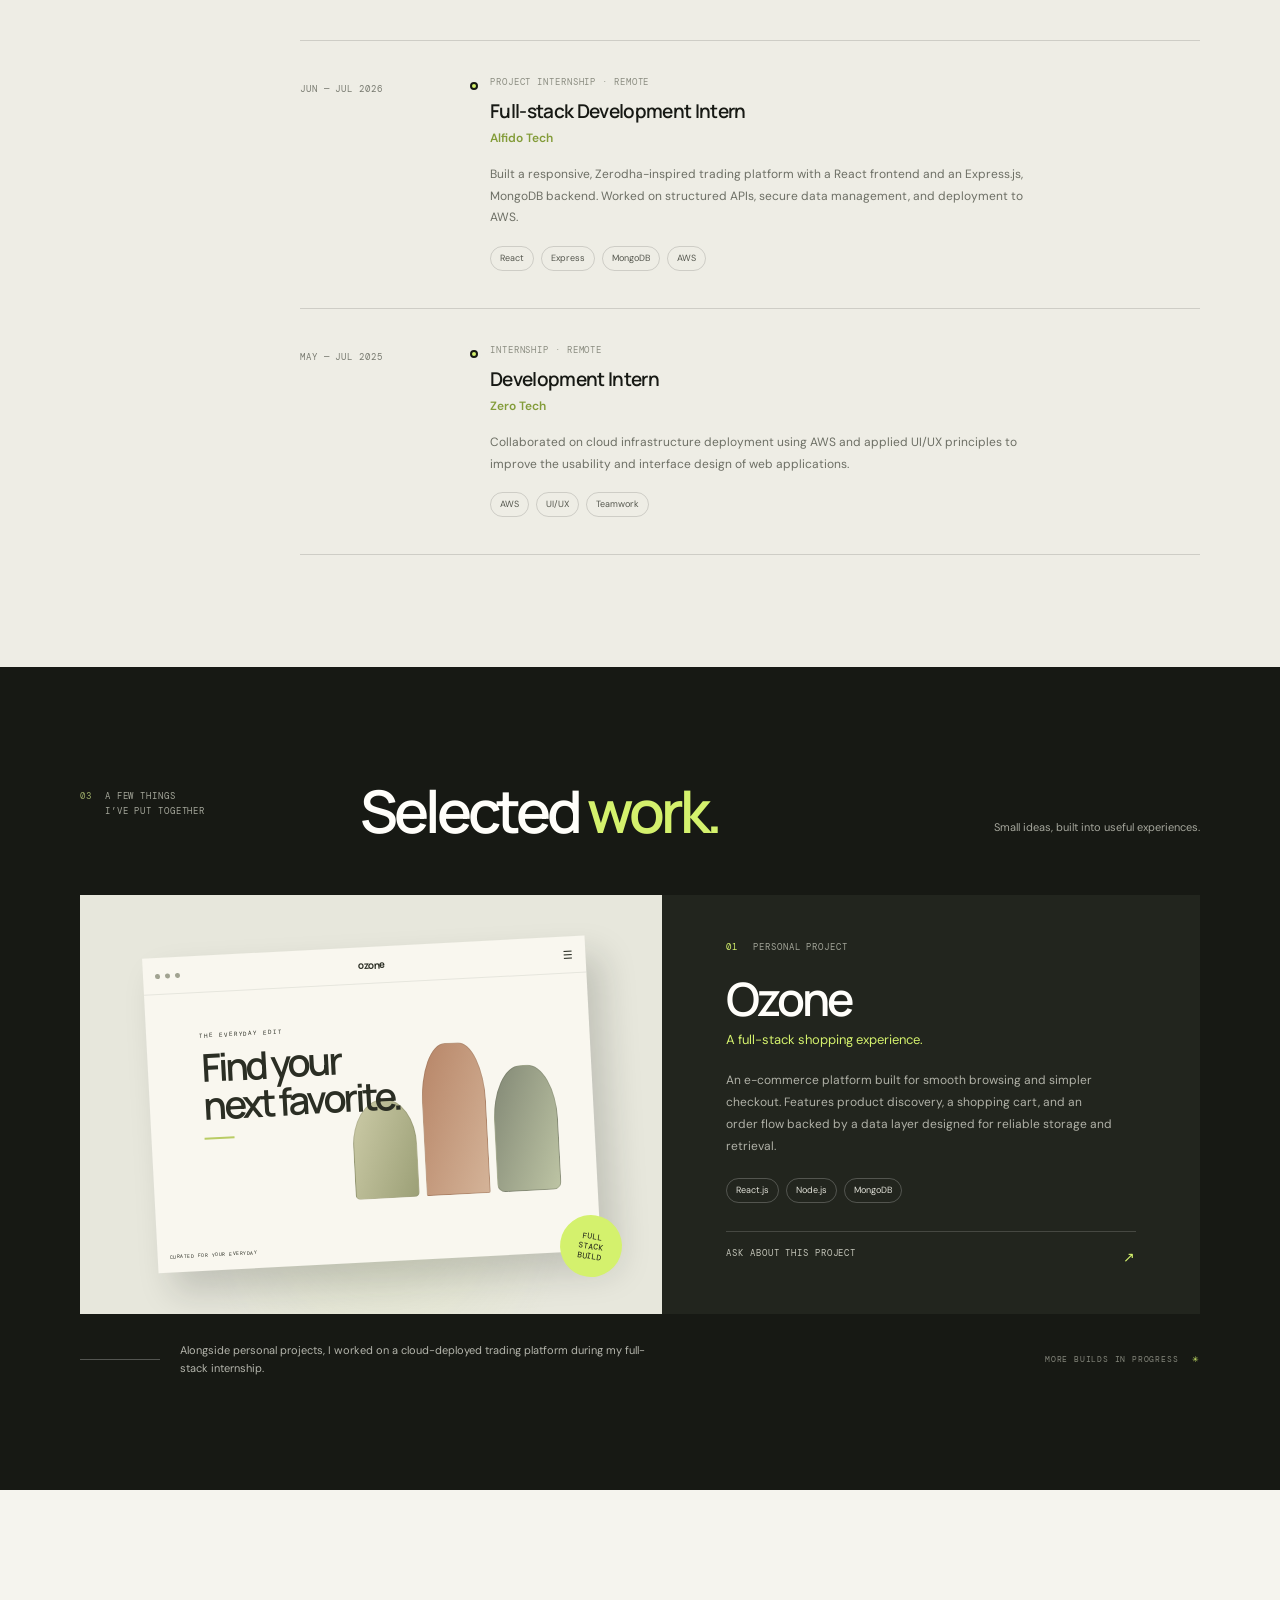
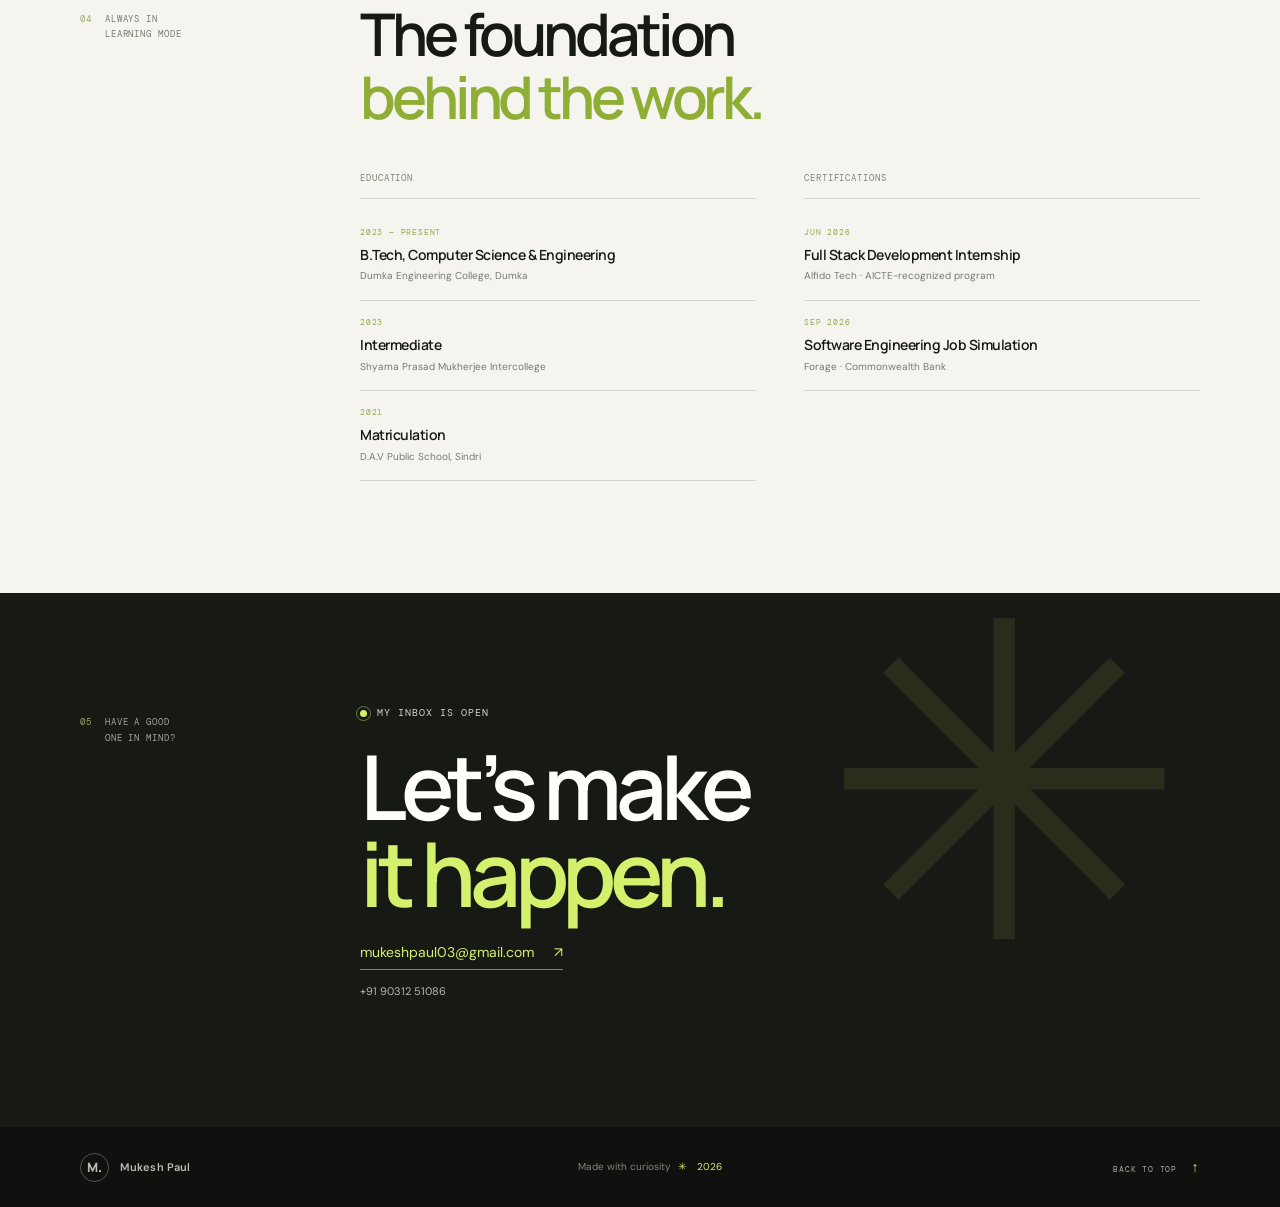
==== commit 257aa9a8: "Make portfolio project link functional Co-authored-by: Copilot App <223556219+Copilot@users.noreply." ====
--- a/index.html
+++ b/index.html
@@ -234,9 +234,13 @@
                 and retrieval.
               </p>
               <div class="mini-tags"><span>React.js</span><span>Node.js</span><span>MongoDB</span></div>
-              <span class="project-link" aria-label="Ozone project details">
-                FEATURED PROJECT <span aria-hidden="true">↗</span>
-              </span>
+              <a
+                class="project-link"
+                href="mailto:mukeshpaul03@gmail.com?subject=Question%20about%20the%20Ozone%20project"
+                aria-label="Email Mukesh to ask about the Ozone project"
+              >
+                ASK ABOUT THIS PROJECT <span aria-hidden="true">↗</span>
+              </a>
             </div>
           </article>
 
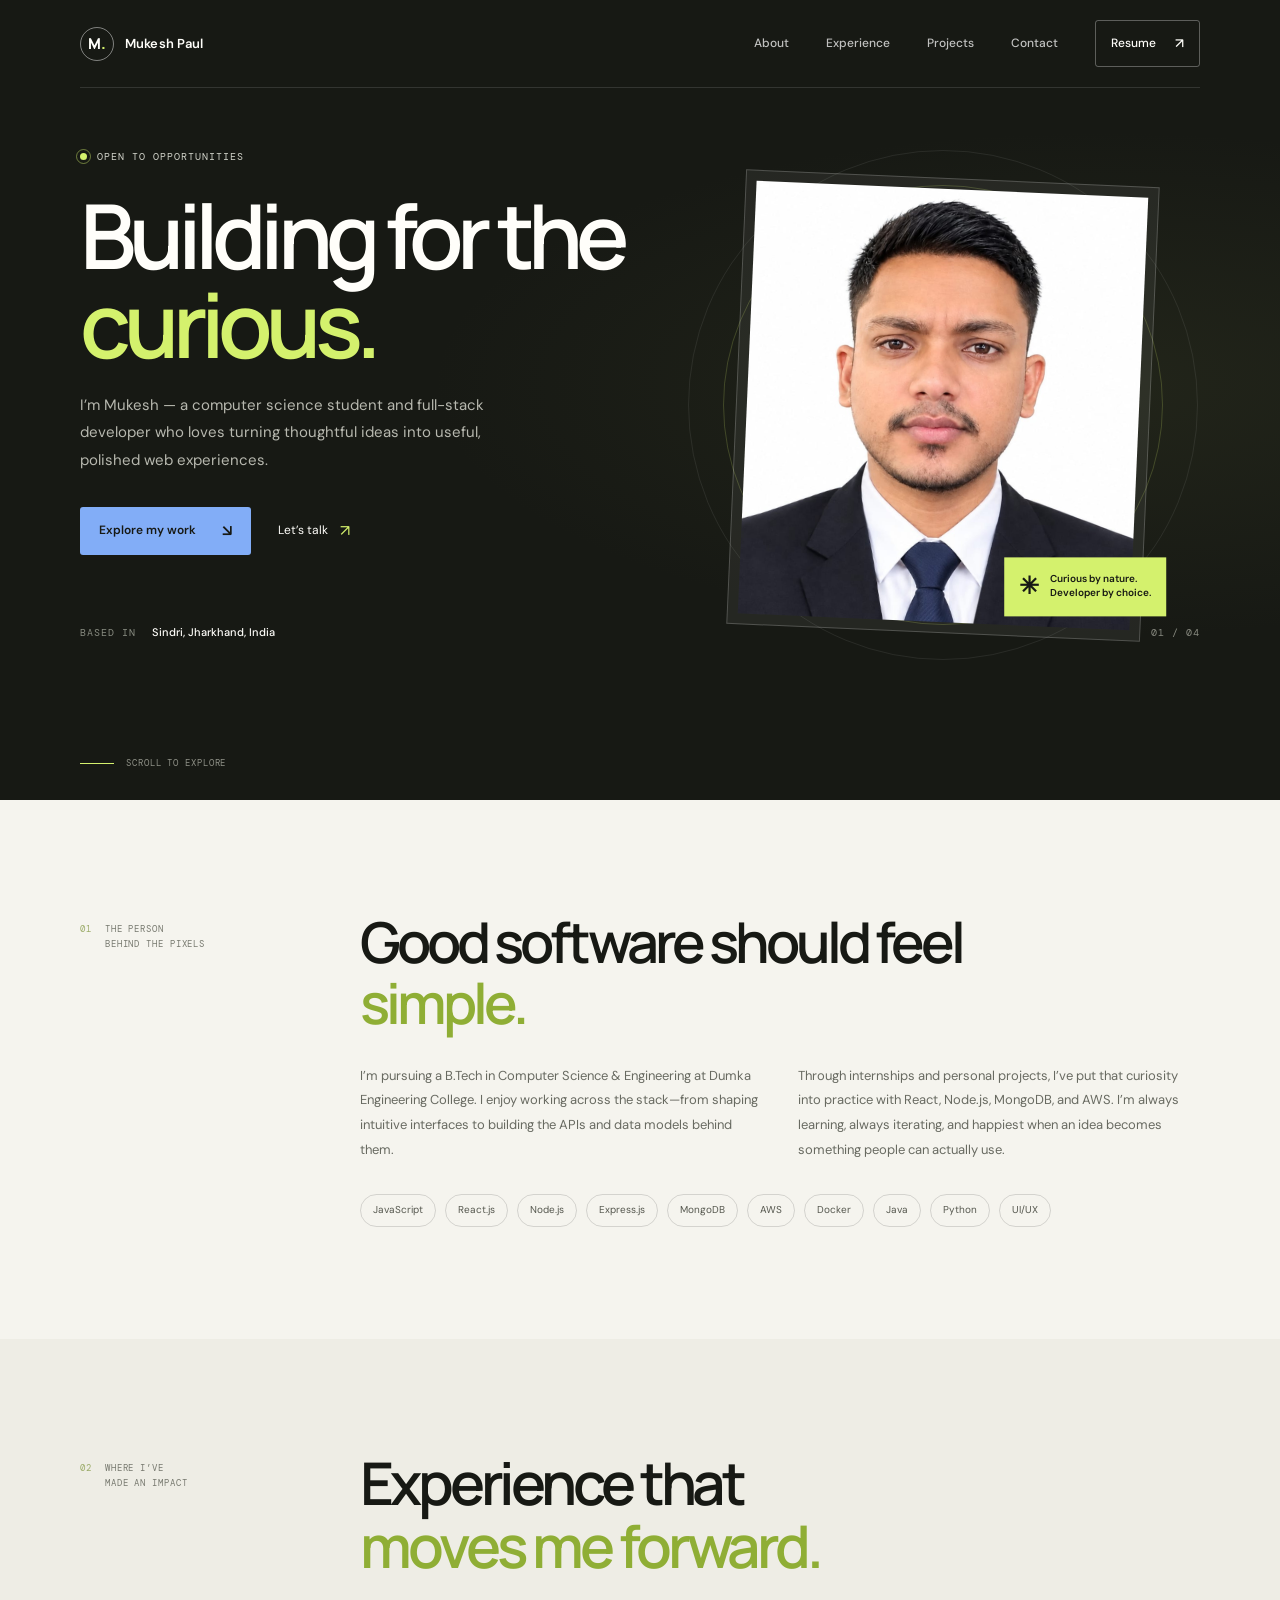
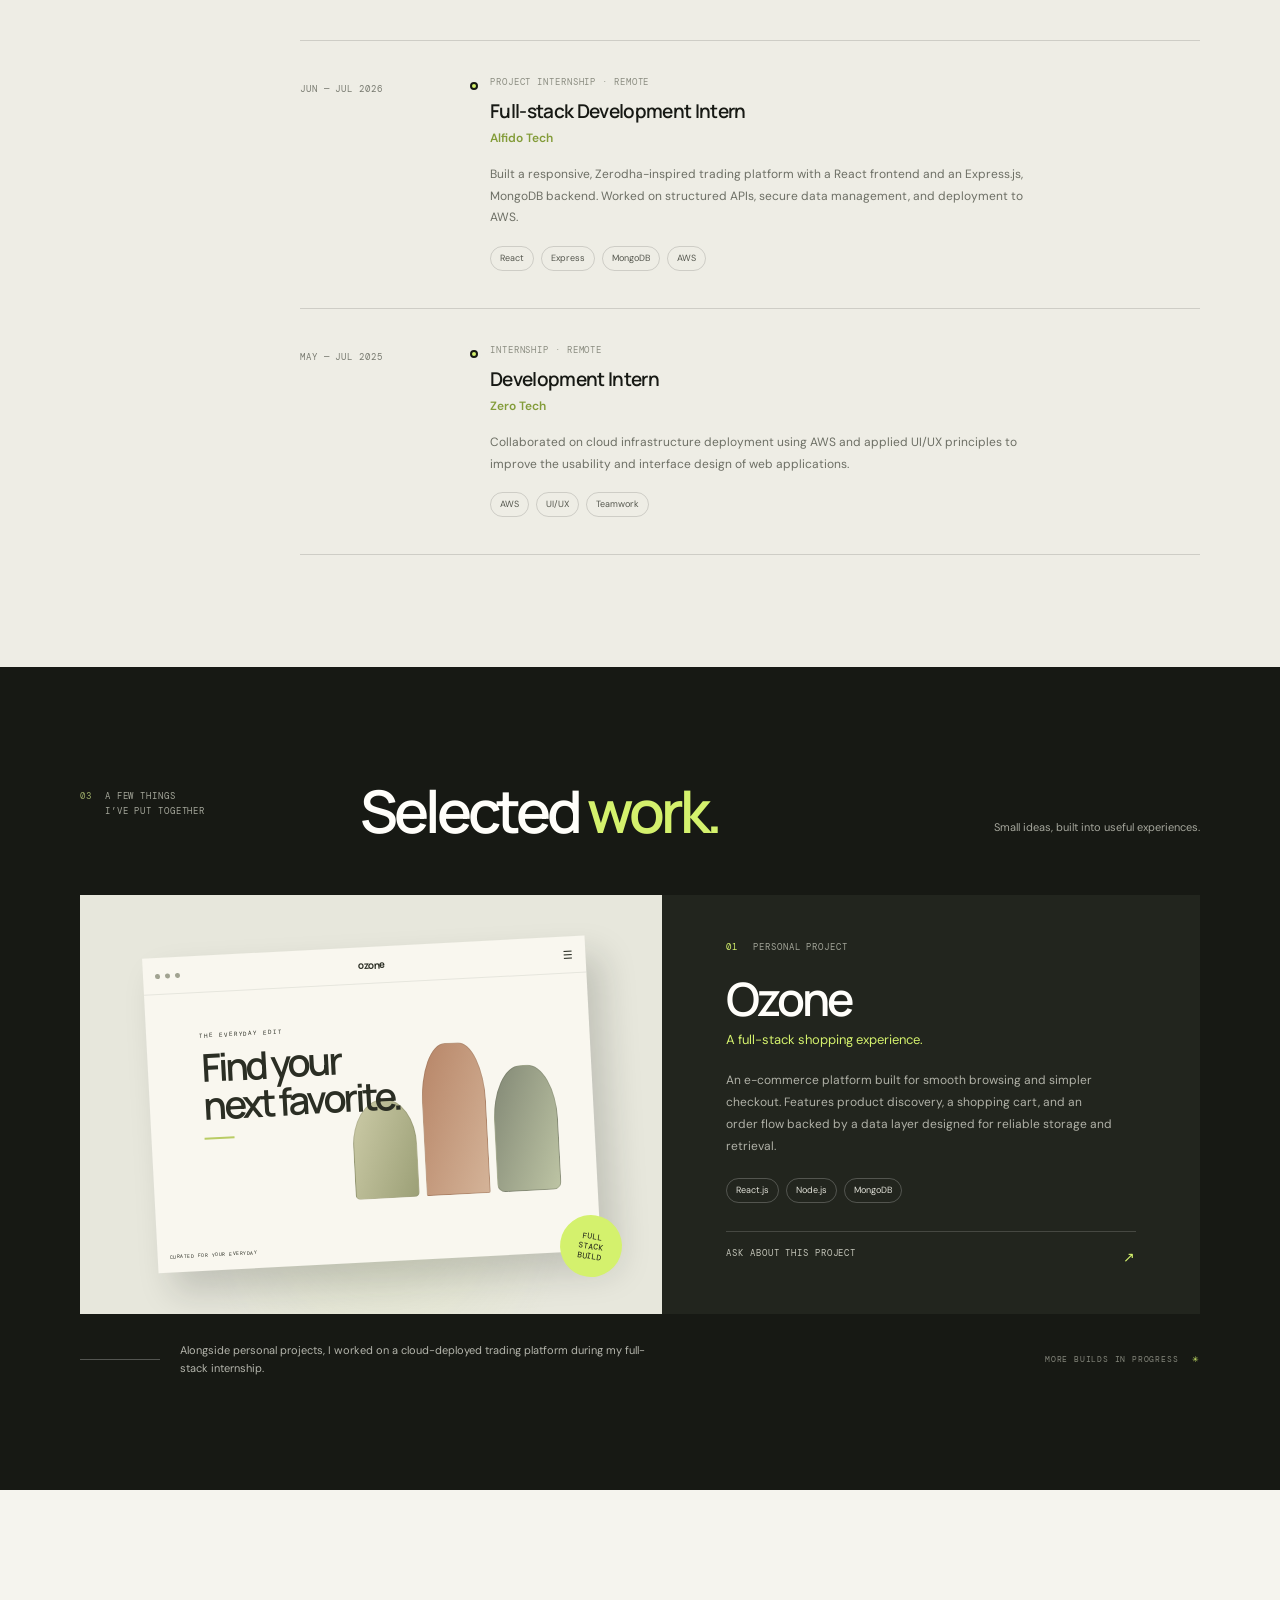
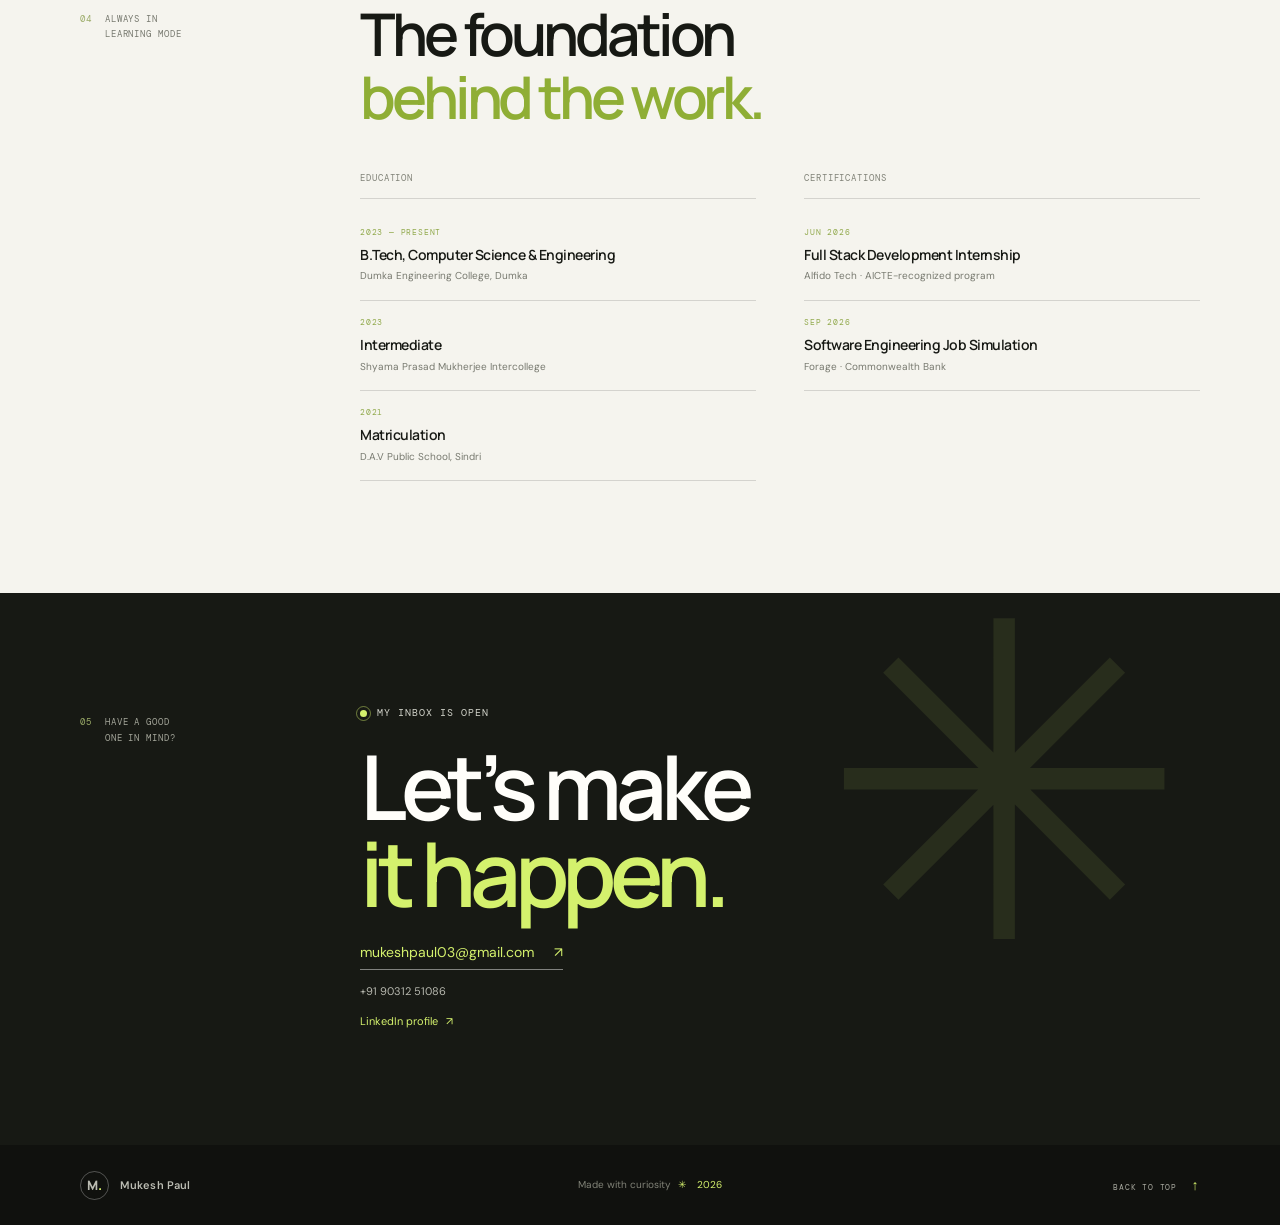
==== commit 513e414e: "Add LinkedIn profile to portfolio Co-authored-by: Copilot App <223556219+Copilot@users.noreply.githu" ====
--- a/index.html
+++ b/index.html
@@ -313,6 +313,14 @@
               mukeshpaul03@gmail.com <span aria-hidden="true">↗</span>
             </a>
             <a class="contact-phone" href="tel:+919031251086">+91 90312 51086</a>
+            <a
+              class="contact-linkedin"
+              href="https://www.linkedin.com/in/mukesh-paul-602400333"
+              target="_blank"
+              rel="noopener noreferrer"
+            >
+              LinkedIn profile <span aria-hidden="true">↗</span>
+            </a>
           </div>
           <div class="contact-spark" aria-hidden="true">✳</div>
         </div>
--- a/styles.css
+++ b/styles.css
@@ -996,6 +996,20 @@
   font-size: 11px;
 }
 
+.contact-linkedin {
+  display: inline-flex;
+  align-items: center;
+  gap: 8px;
+  margin-top: 12px;
+  color: var(--lime);
+  font-size: 11px;
+  transition: color 160ms ease;
+}
+
+.contact-linkedin:hover {
+  color: var(--blue-bright);
+}
+
 .contact-spark {
   position: absolute;
   top: -136px;
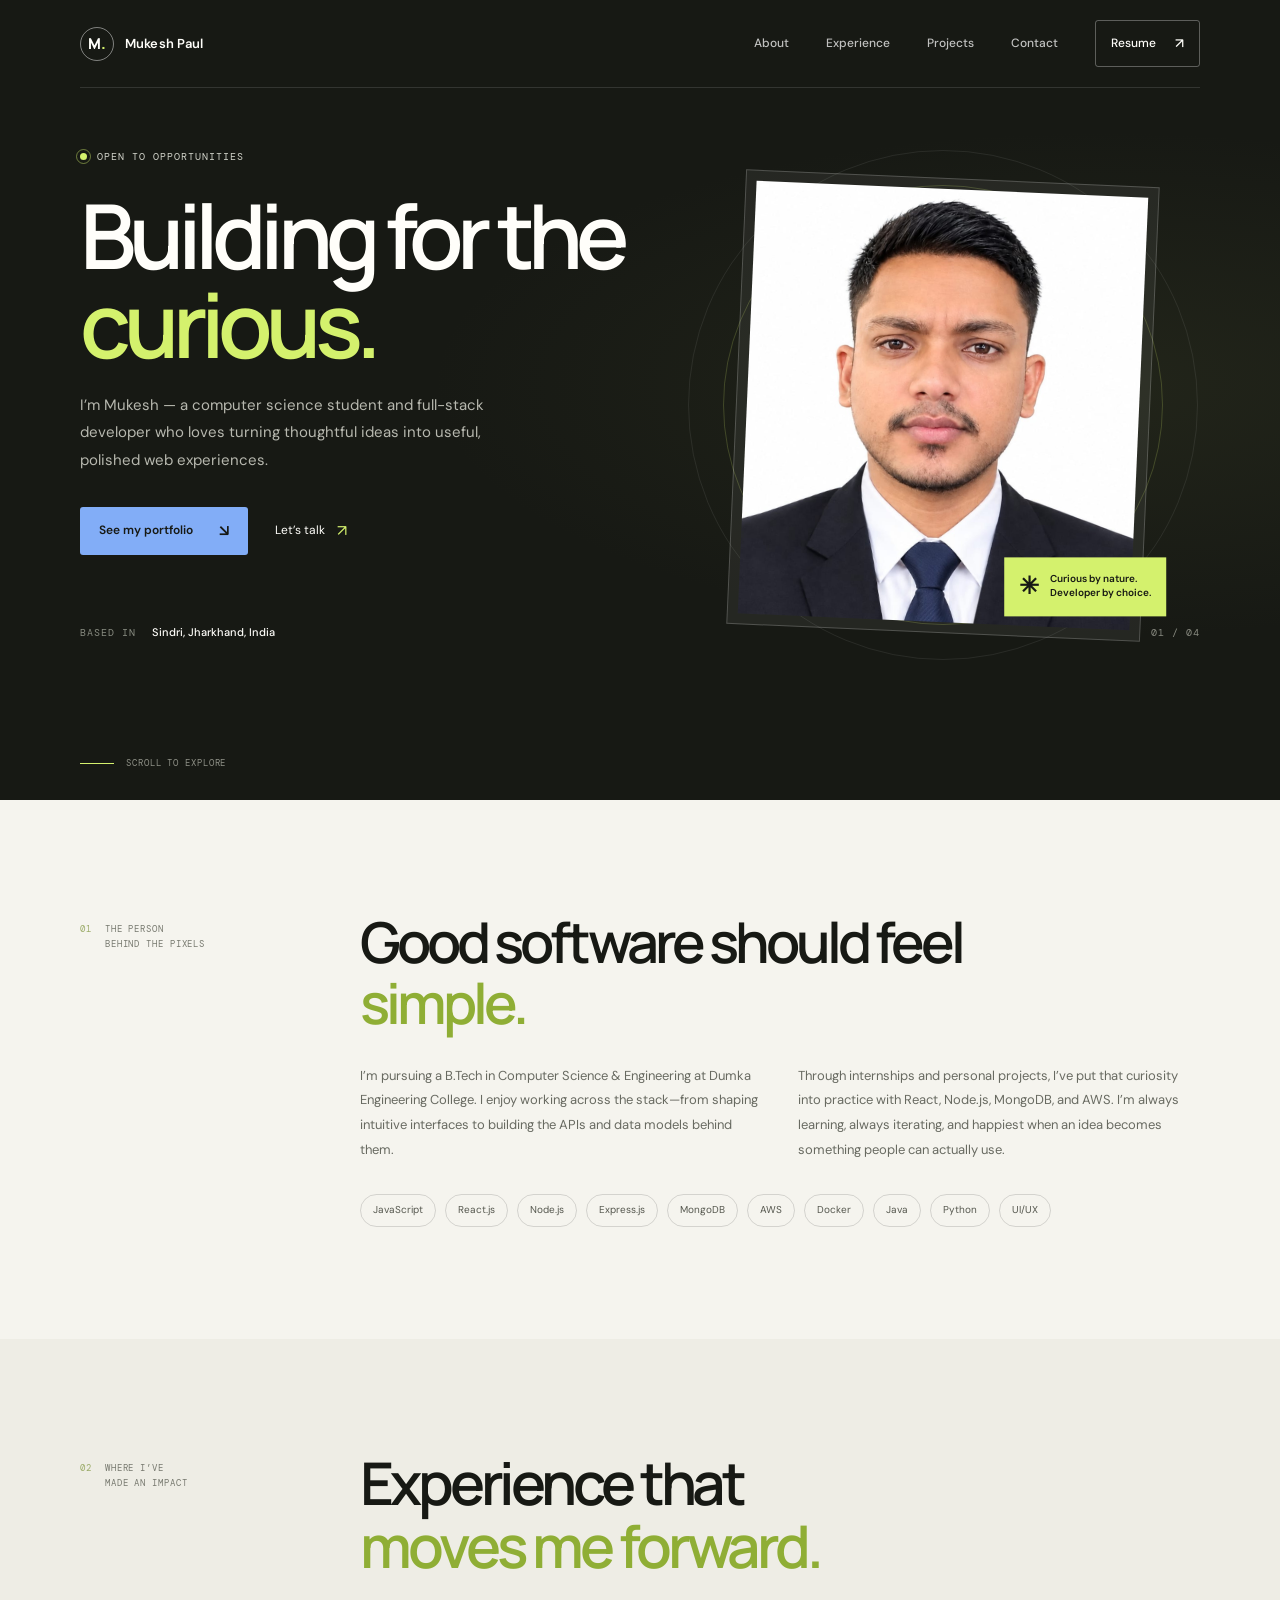
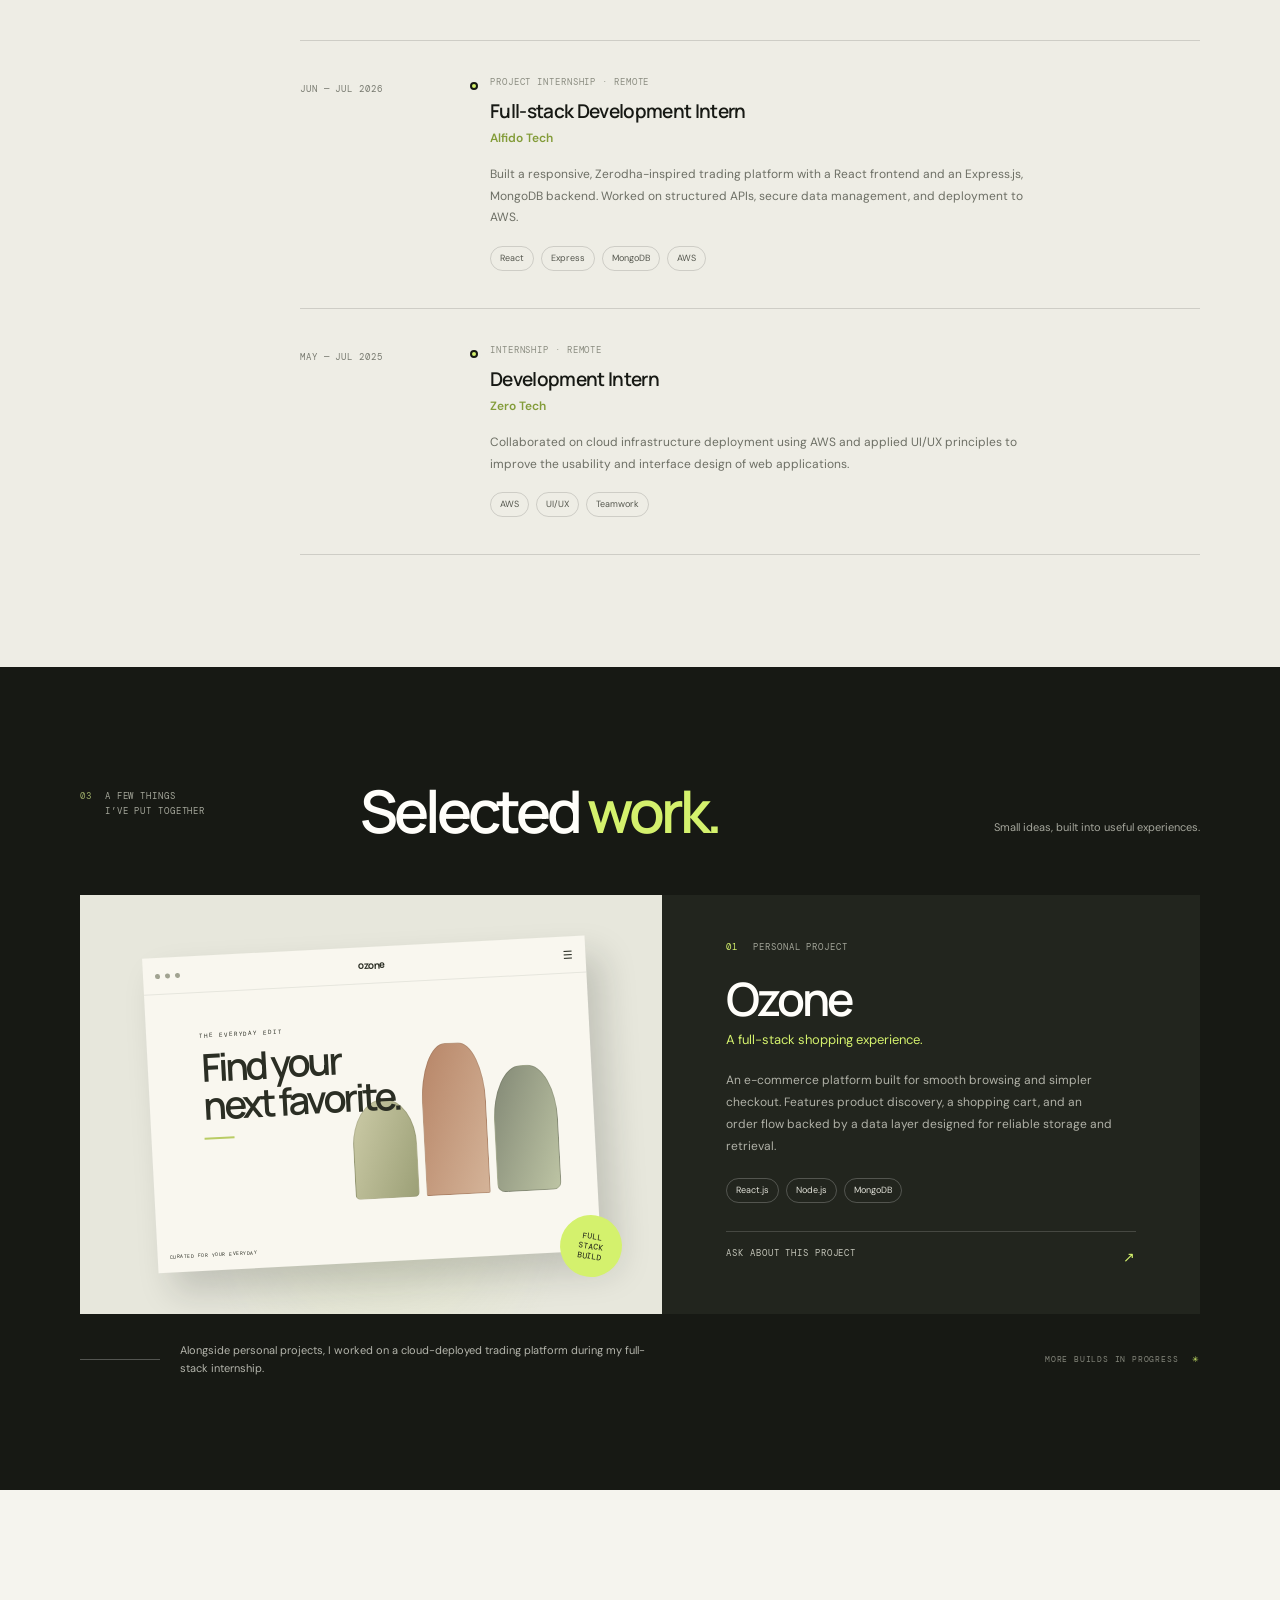
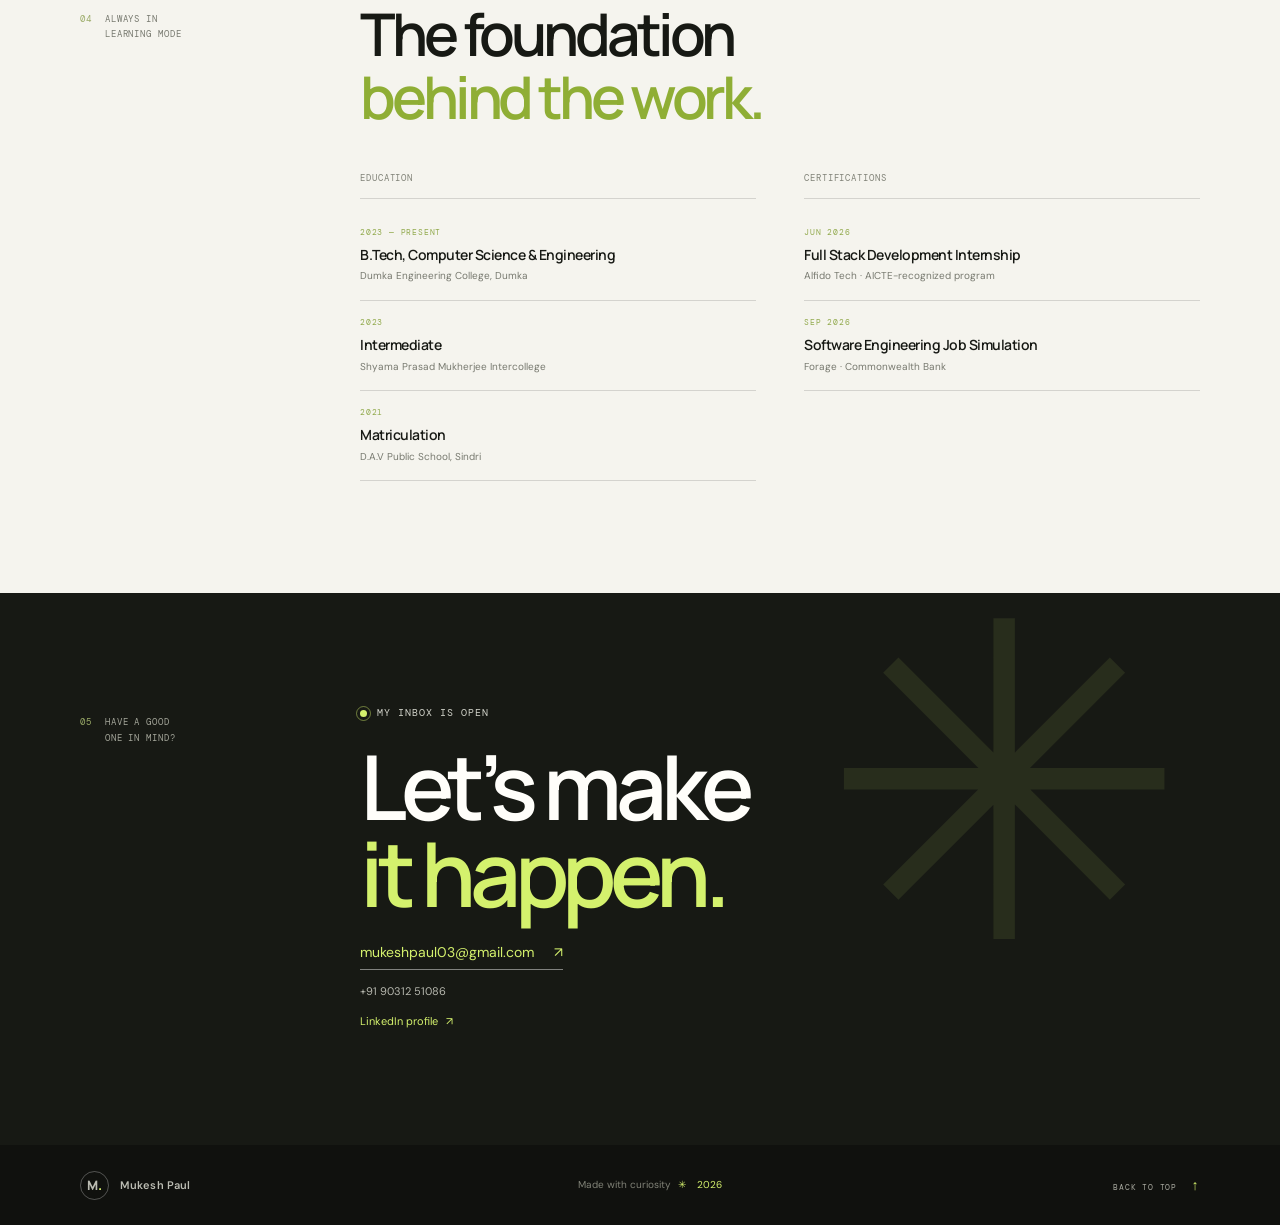
==== commit b2d8c696: "Rename hero call to action Co-authored-by: Copilot App <223556219+Copilot@users.noreply.github.com>" ====
--- a/index.html
+++ b/index.html
@@ -69,7 +69,7 @@
             </p>
             <div class="hero-actions">
               <a class="button button-primary" href="#projects">
-                Explore my work <span aria-hidden="true">↘</span>
+                See my portfolio <span aria-hidden="true">↘</span>
               </a>
               <a class="text-link" href="mailto:mukeshpaul03@gmail.com">
                 Let’s talk <span aria-hidden="true">↗</span>
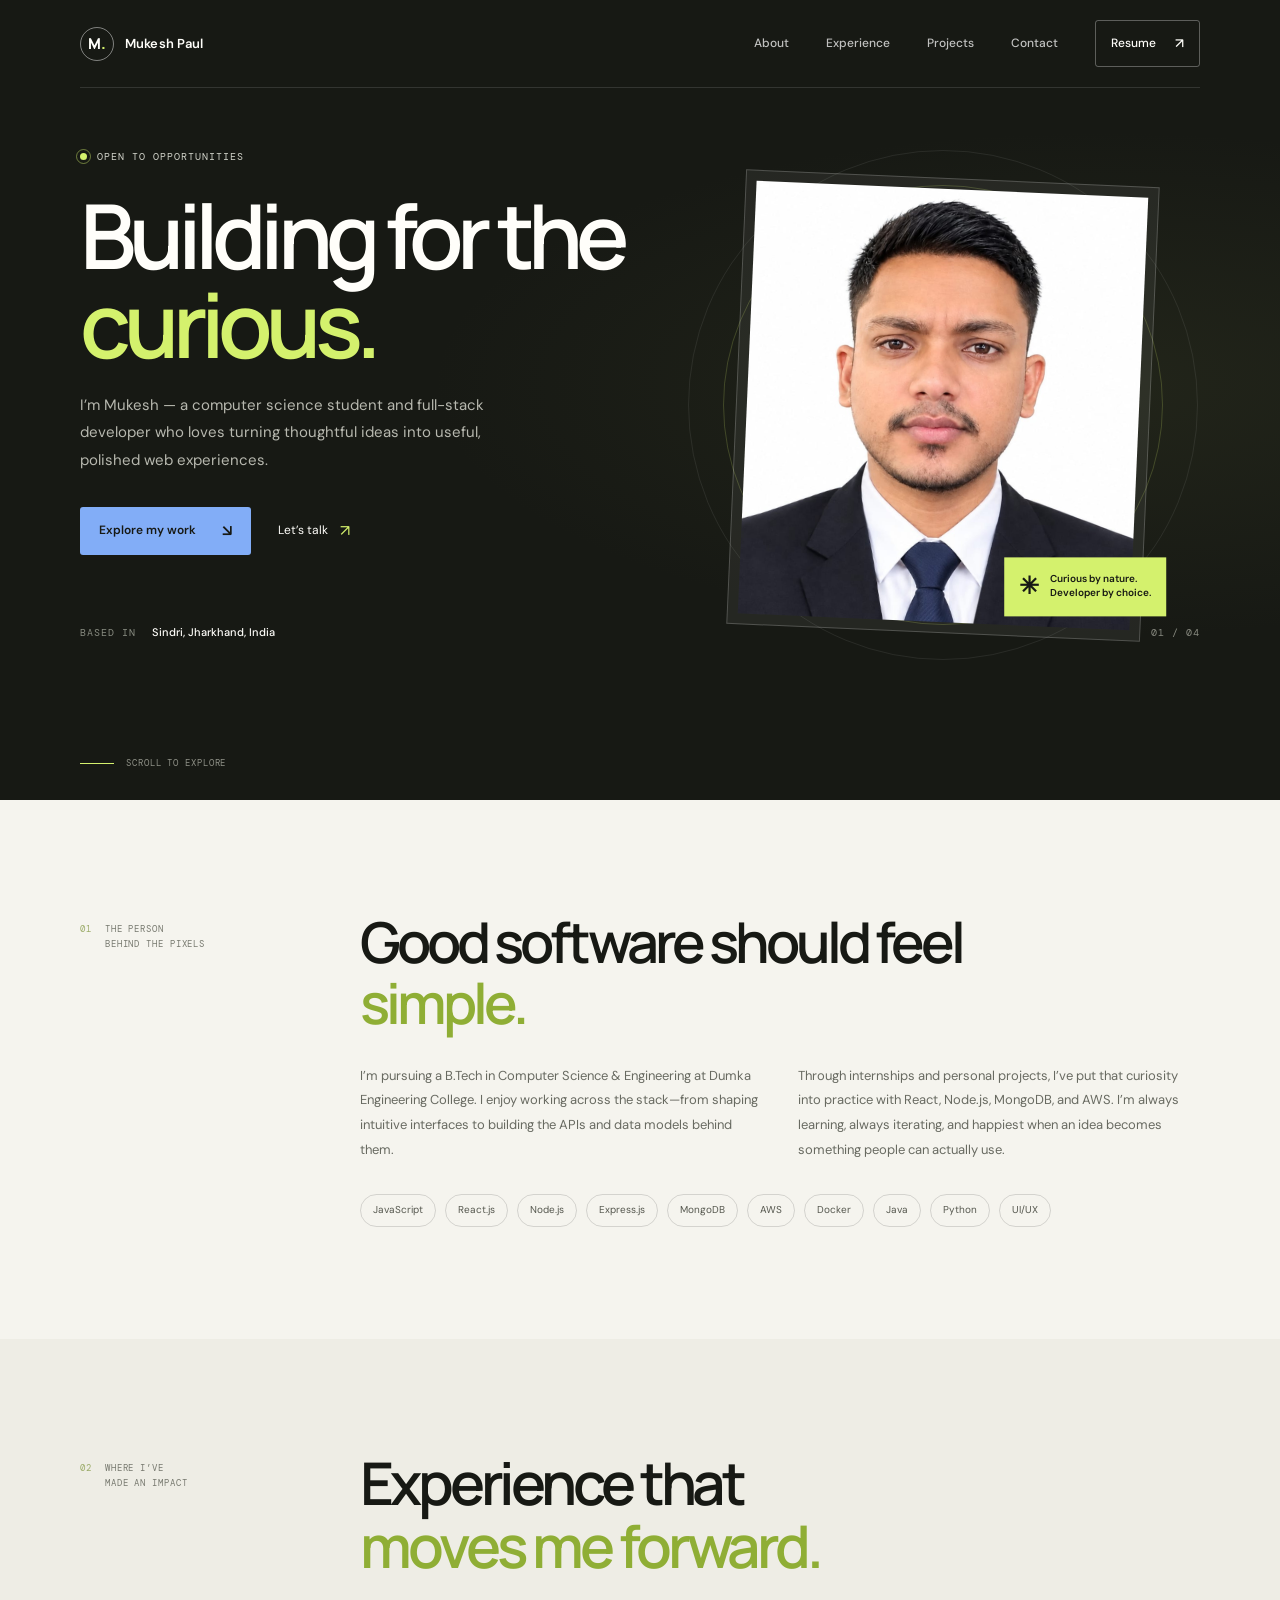
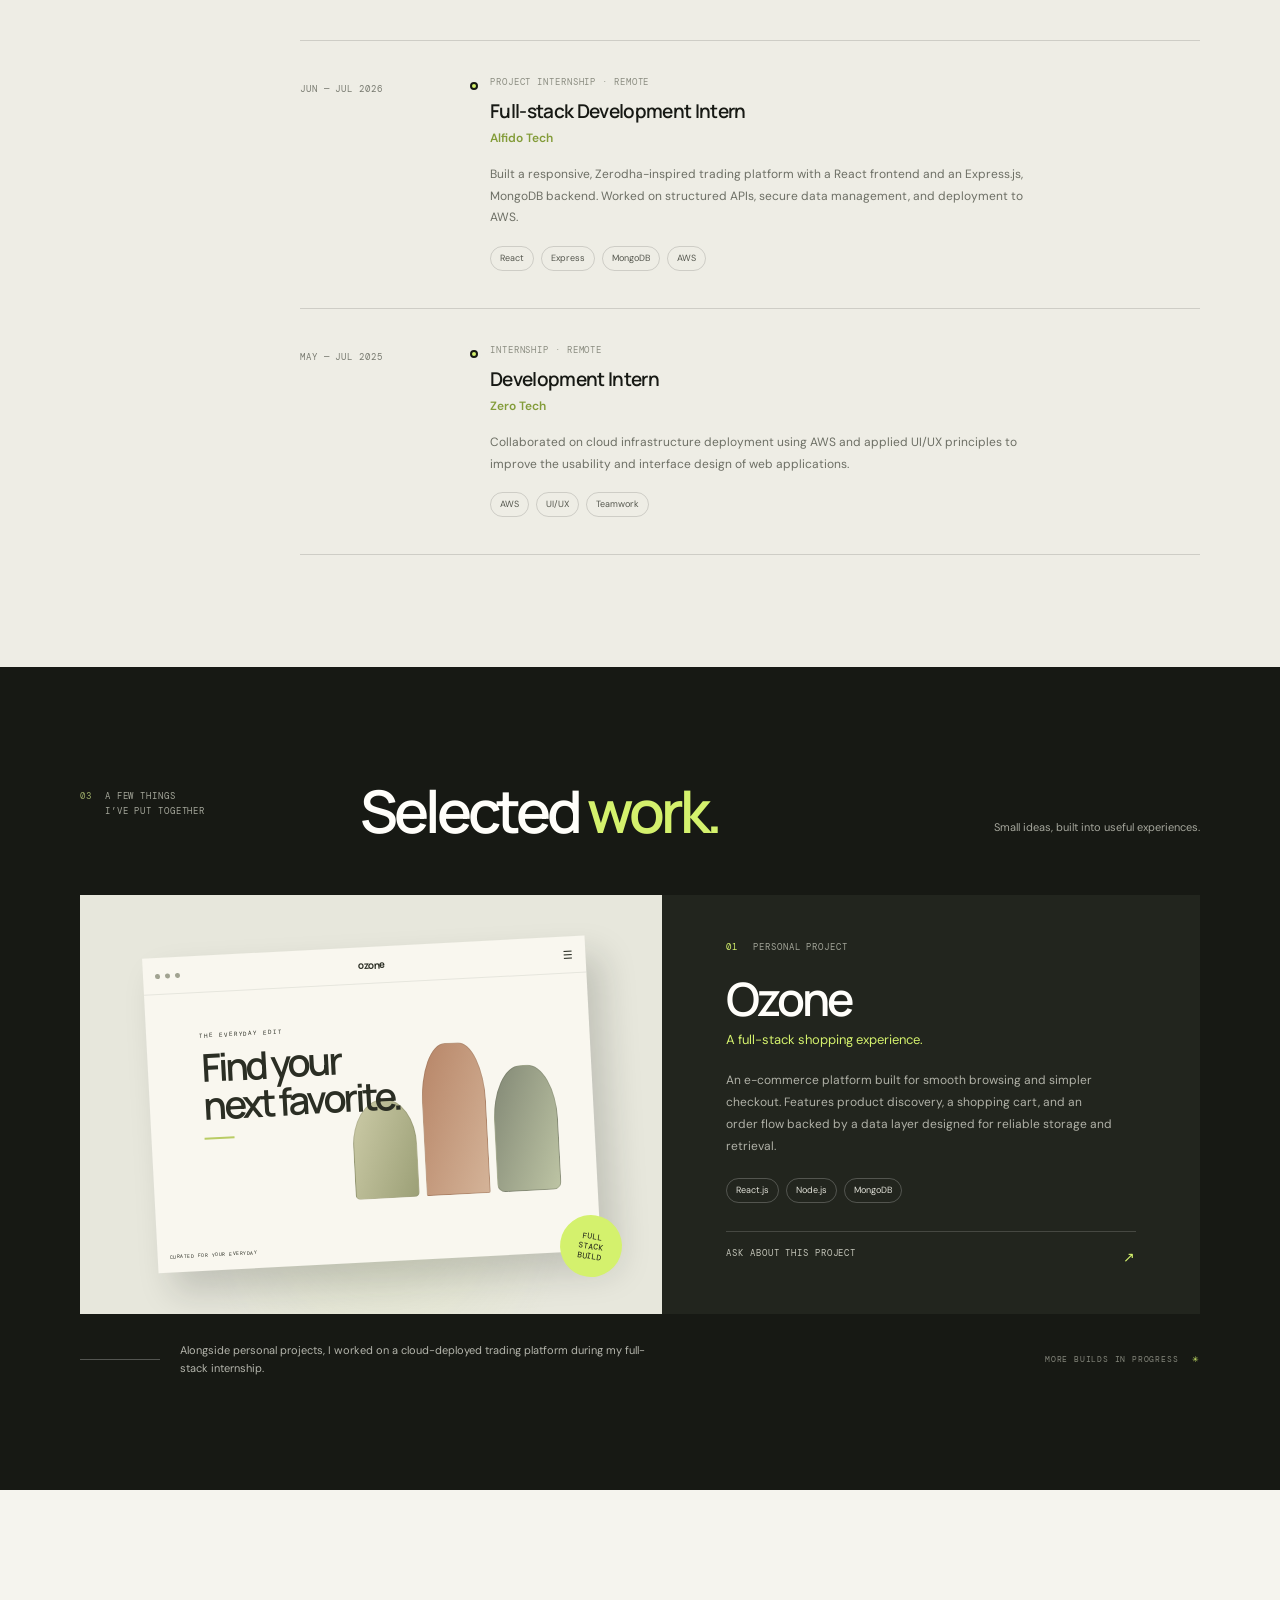
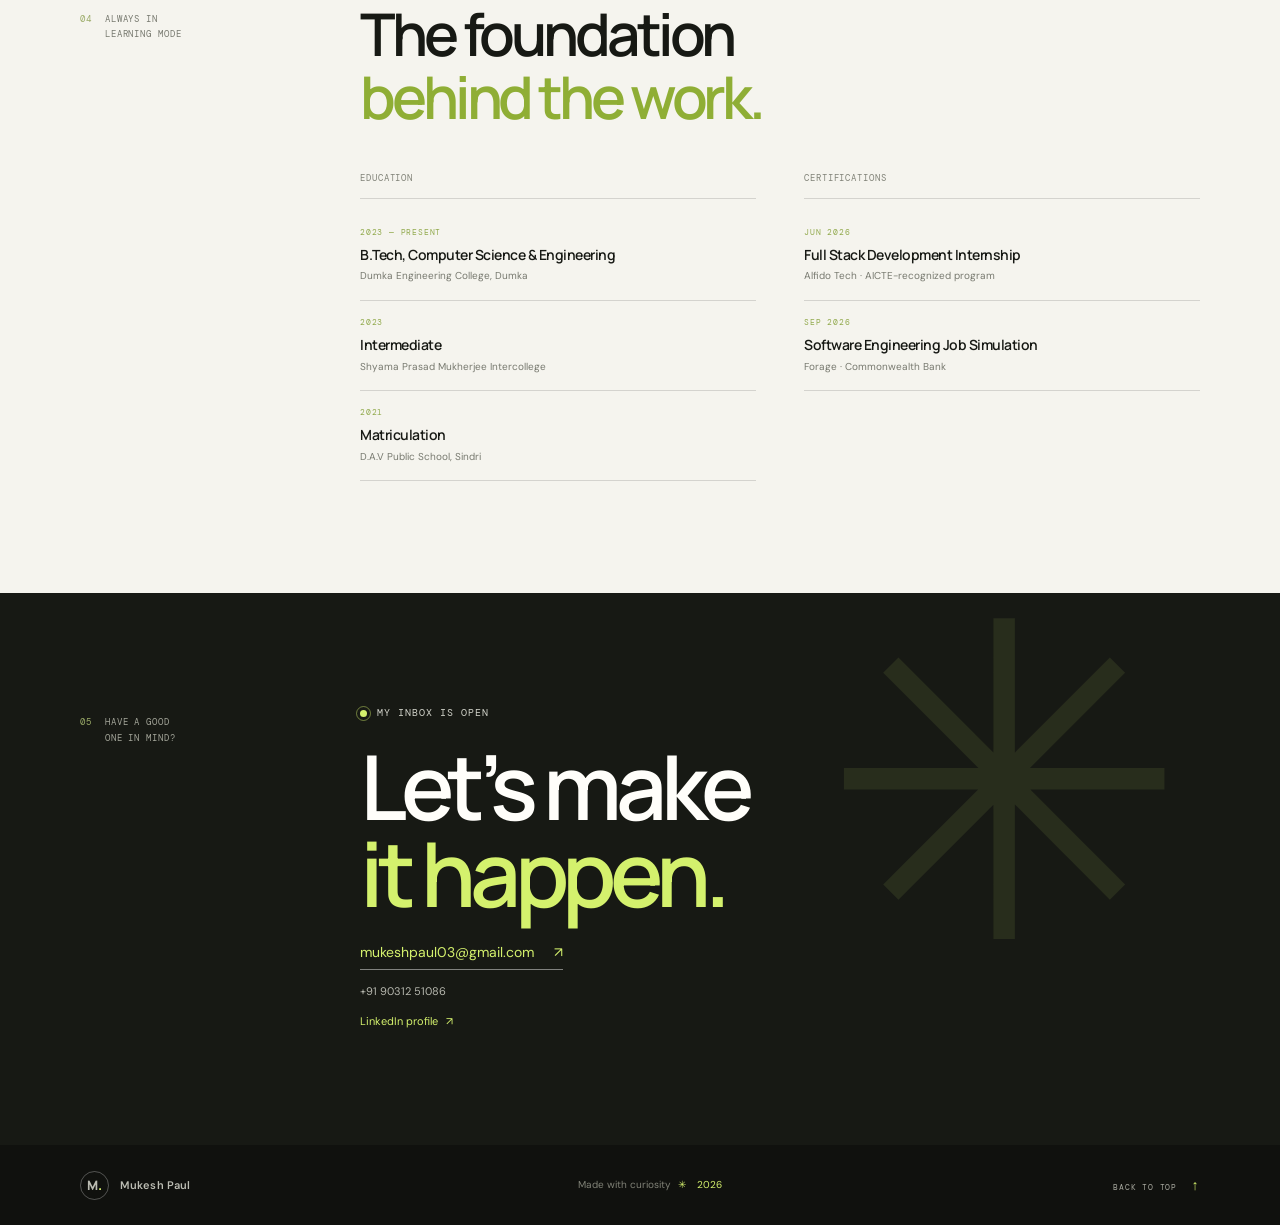
==== commit d5e1c6d1: "Restore hero button label Co-authored-by: Copilot App <223556219+Copilot@users.noreply.github.com>" ====
--- a/index.html
+++ b/index.html
@@ -69,7 +69,7 @@
             </p>
             <div class="hero-actions">
               <a class="button button-primary" href="#projects">
-                See my portfolio <span aria-hidden="true">↘</span>
+                Explore my work <span aria-hidden="true">↘</span>
               </a>
               <a class="text-link" href="mailto:mukeshpaul03@gmail.com">
                 Let’s talk <span aria-hidden="true">↗</span>
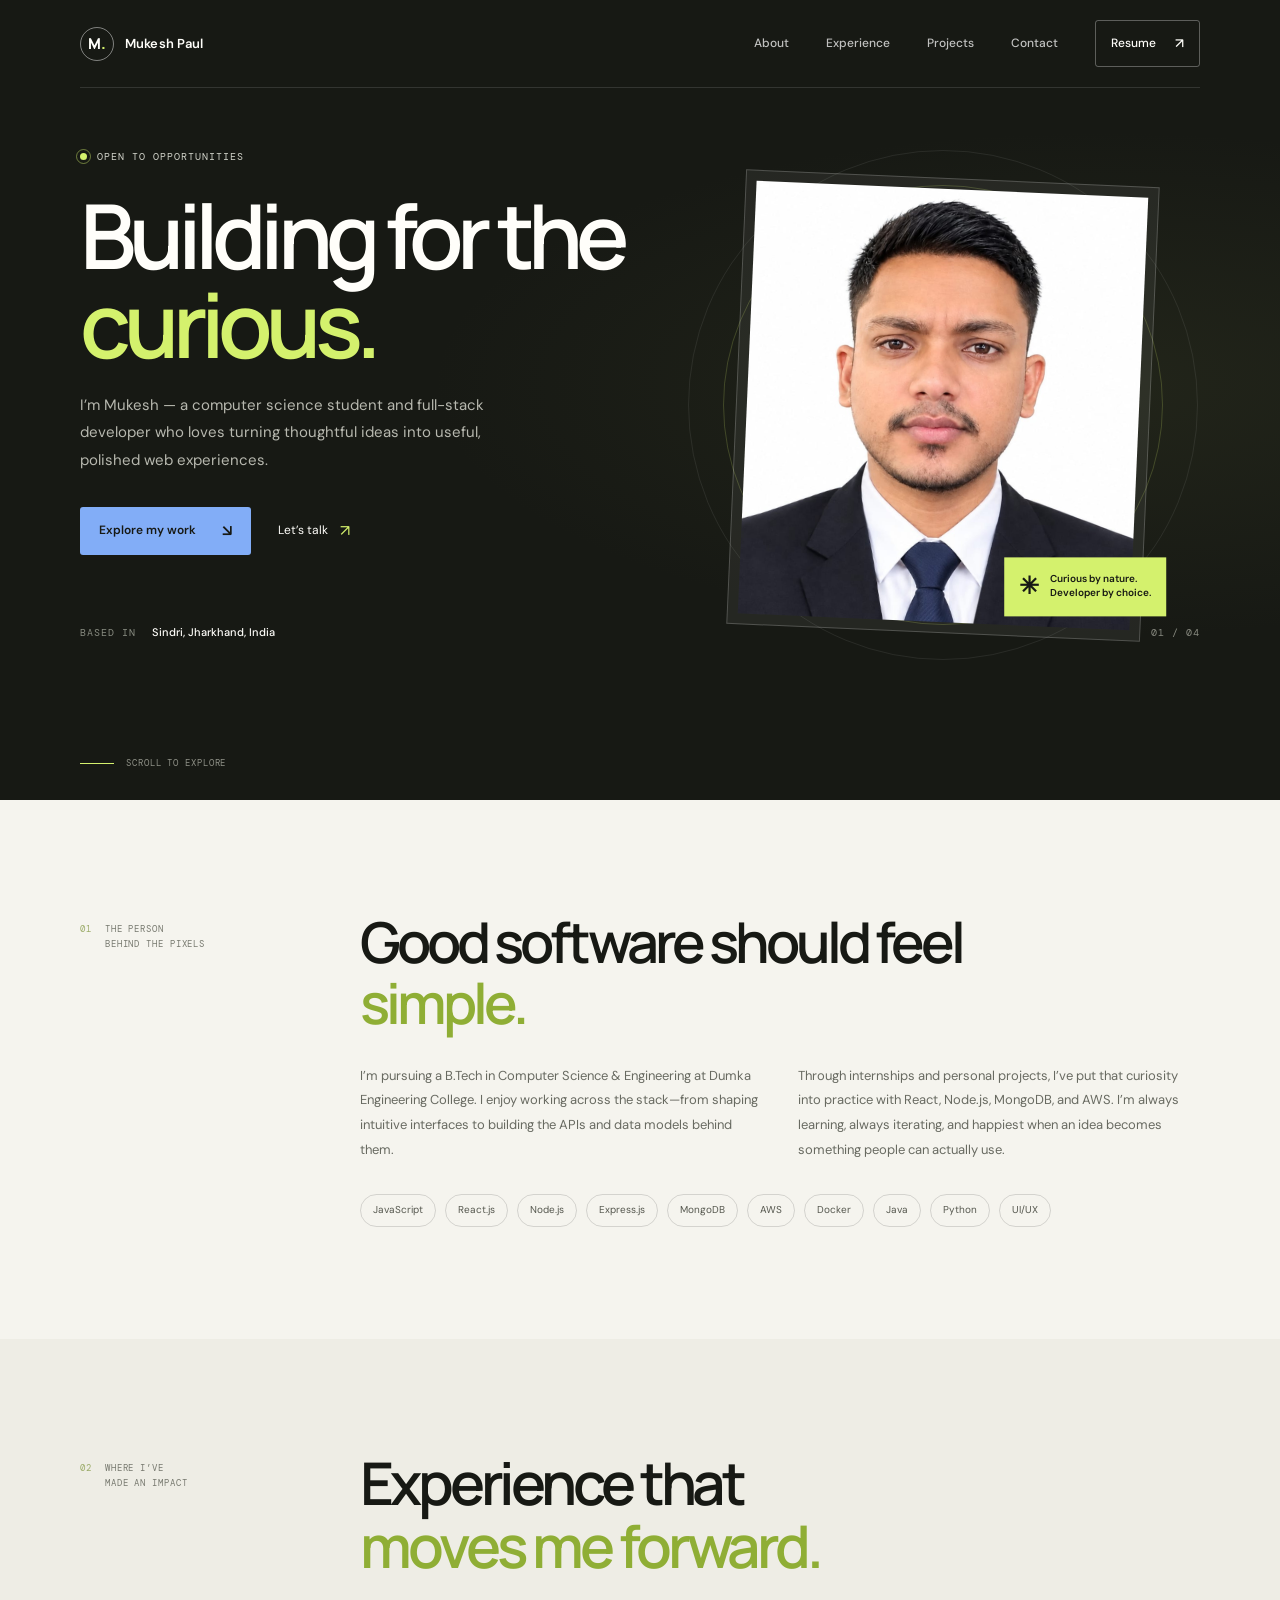
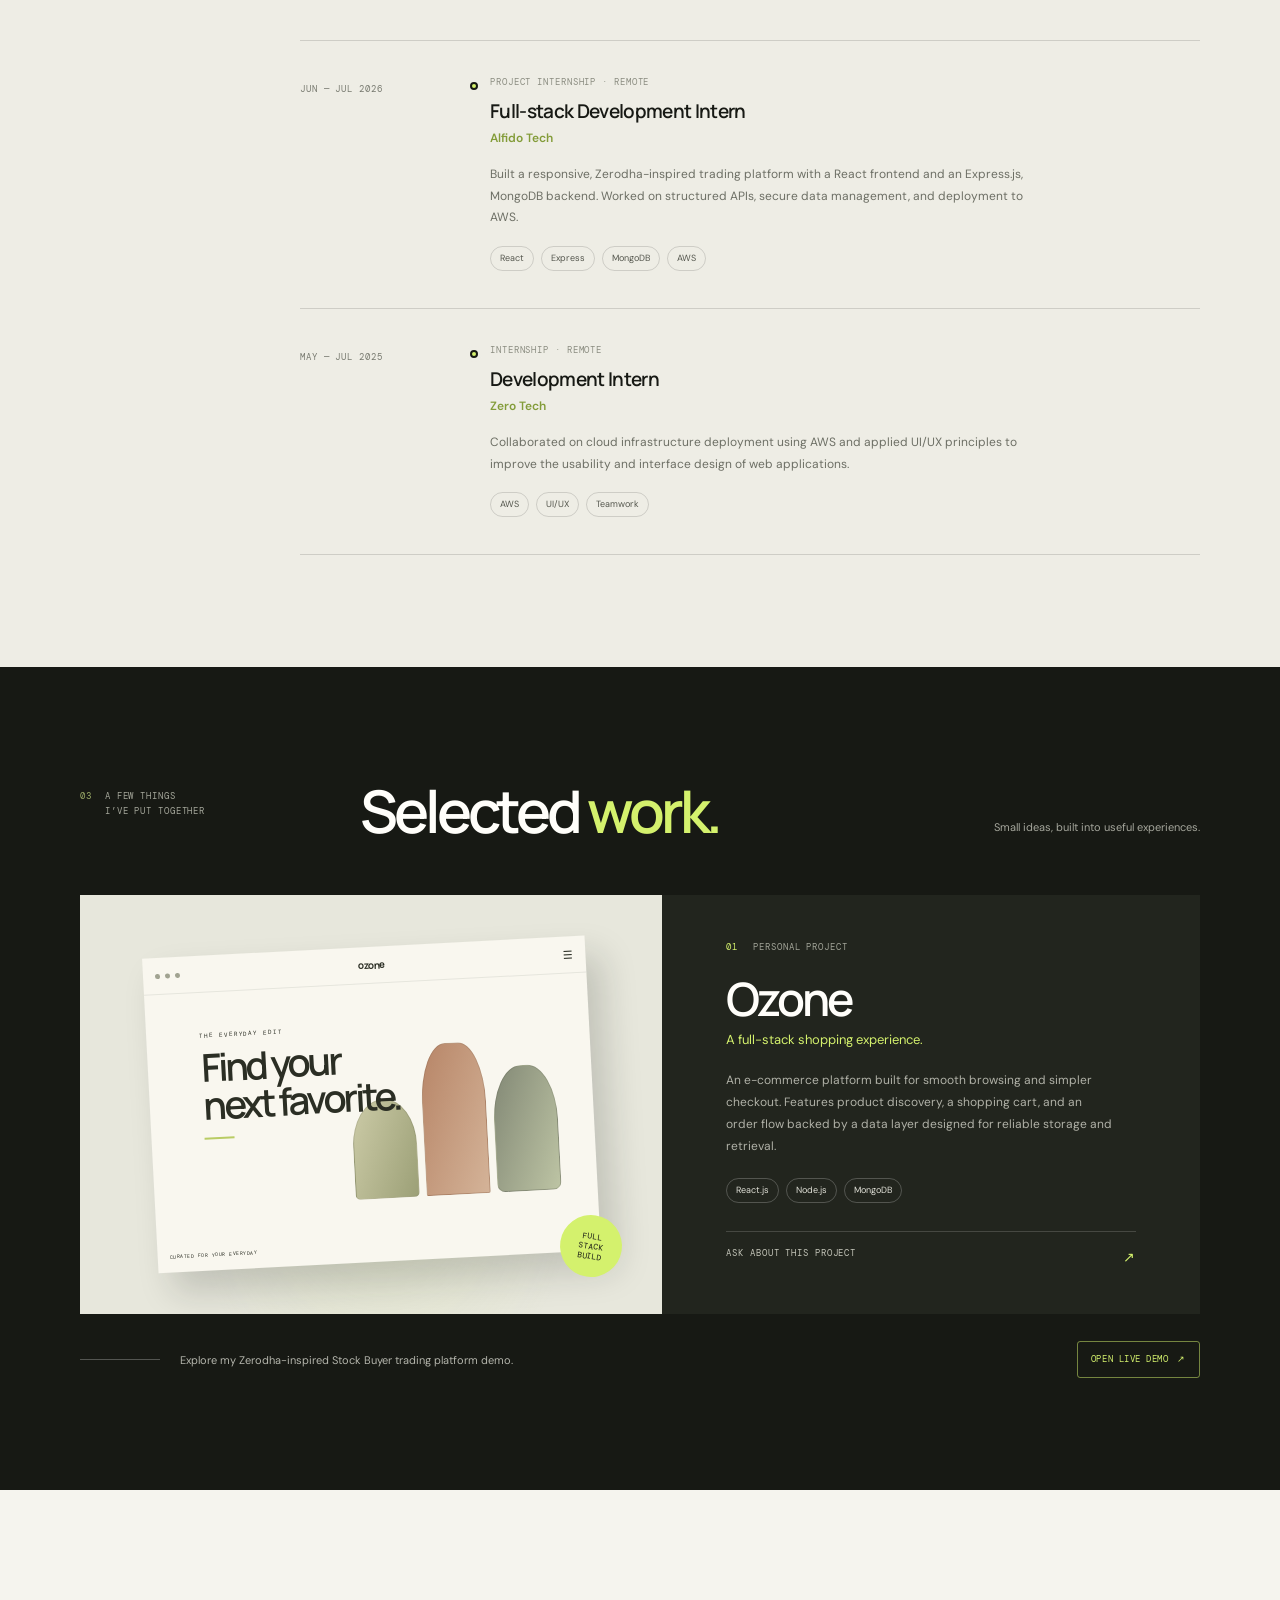
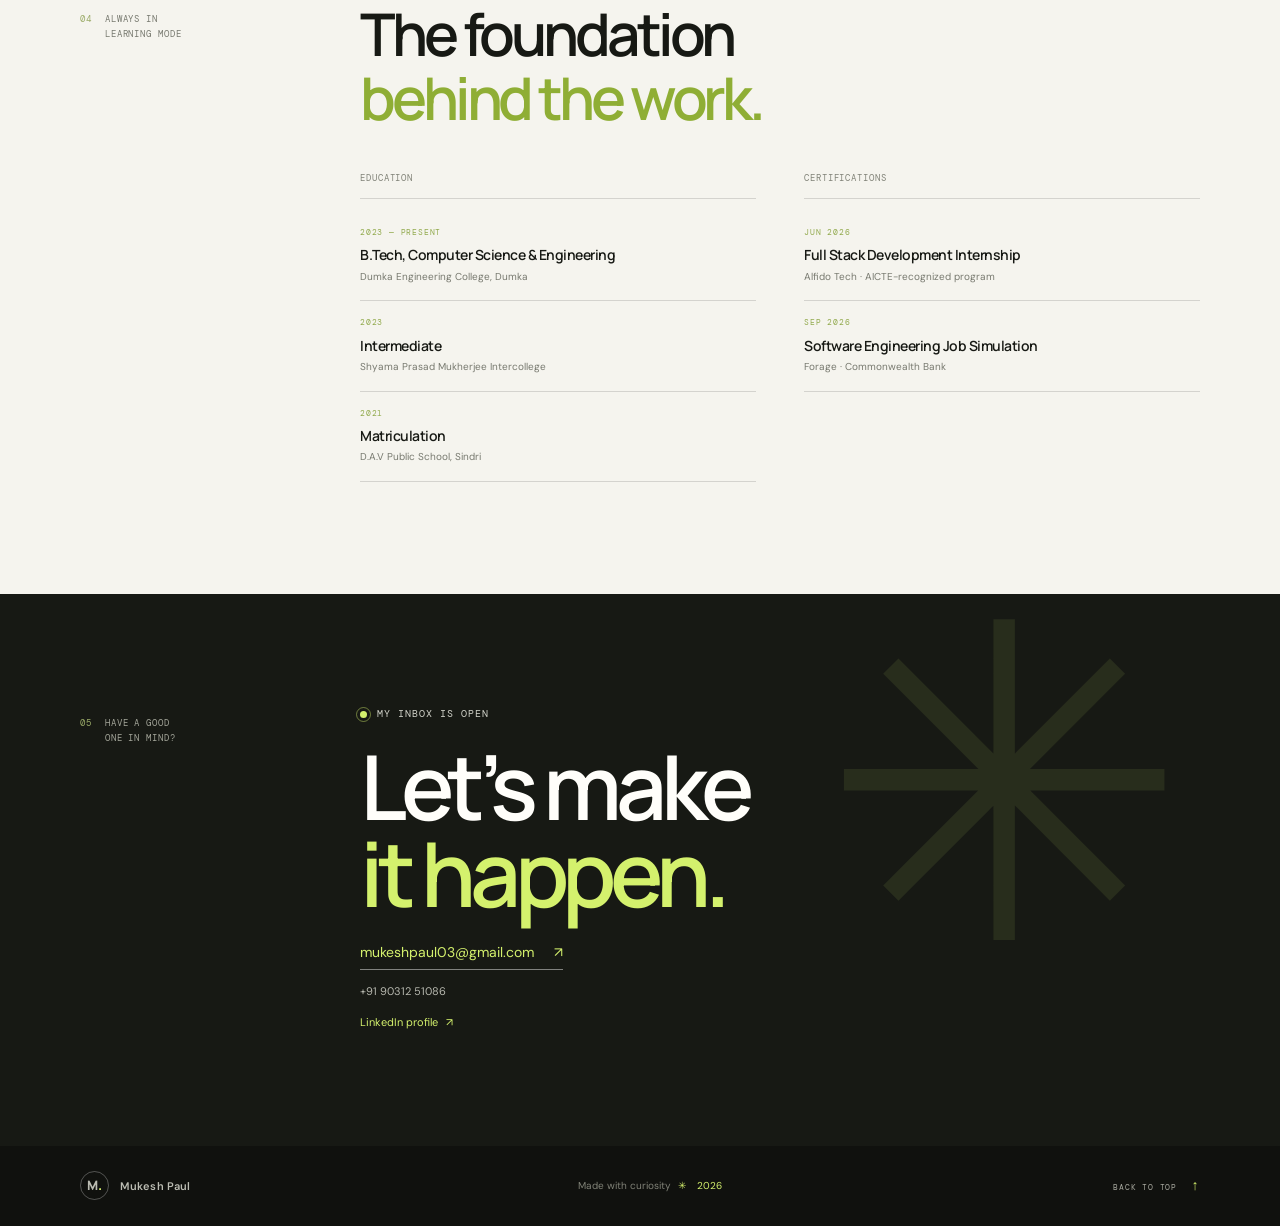
==== commit 2ed0f960: "Publish Stock Buyer demo from portfolio Co-authored-by: Copilot App <223556219+Copilot@users.noreply" ====
--- a/index.html
+++ b/index.html
@@ -247,10 +247,11 @@
           <div class="other-projects">
             <span class="other-projects-line"></span>
             <p>
-              Alongside personal projects, I worked on a cloud-deployed trading
-              platform during my full-stack internship.
+              Explore my Zerodha-inspired Stock Buyer trading platform demo.
             </p>
-            <span class="other-projects-note">MORE BUILDS IN PROGRESS <span aria-hidden="true">✳</span></span>
+            <a class="other-projects-link" href="stock-buyer/" target="_blank" rel="noopener noreferrer">
+              OPEN LIVE DEMO <span aria-hidden="true">↗</span>
+            </a>
           </div>
         </div>
       </section>
--- a/styles.css
+++ b/styles.css
@@ -893,6 +893,26 @@
   font-size: 8px;
 }
 
+.other-projects-link {
+  display: inline-flex;
+  align-items: center;
+  gap: 9px;
+  justify-self: end;
+  padding: 10px 13px;
+  border: 1px solid rgba(212, 241, 109, 0.5);
+  border-radius: 3px;
+  color: var(--lime);
+  font-family: var(--mono);
+  font-size: 9px;
+  letter-spacing: 0.06em;
+  transition: background-color 160ms ease, color 160ms ease;
+}
+
+.other-projects-link:hover {
+  background: var(--lime);
+  color: var(--ink);
+}
+
 .other-projects-note span {
   margin-left: 8px;
   color: var(--lime);
@@ -1140,6 +1160,11 @@
 
   .other-projects-note {
     grid-column: 2;
+  }
+
+  .other-projects-link {
+    grid-column: 2;
+    justify-self: start;
   }
 }
 
